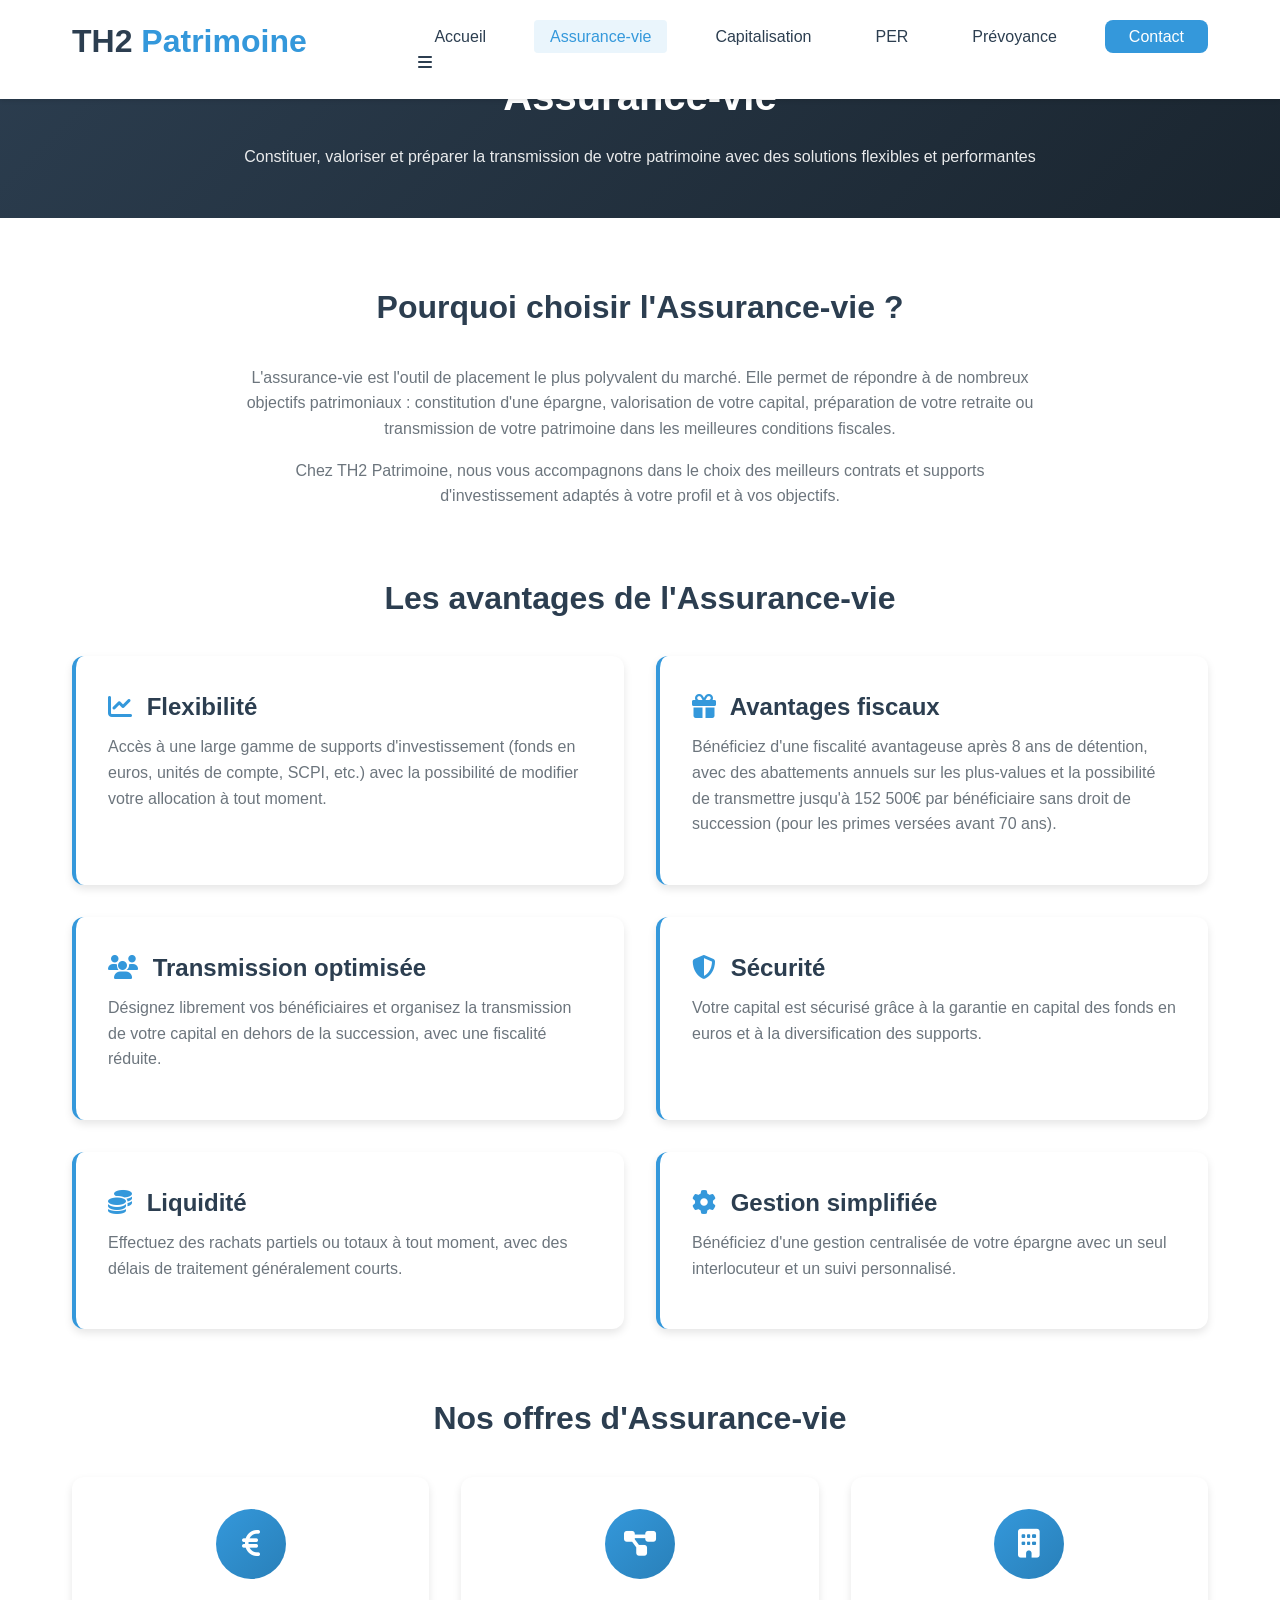
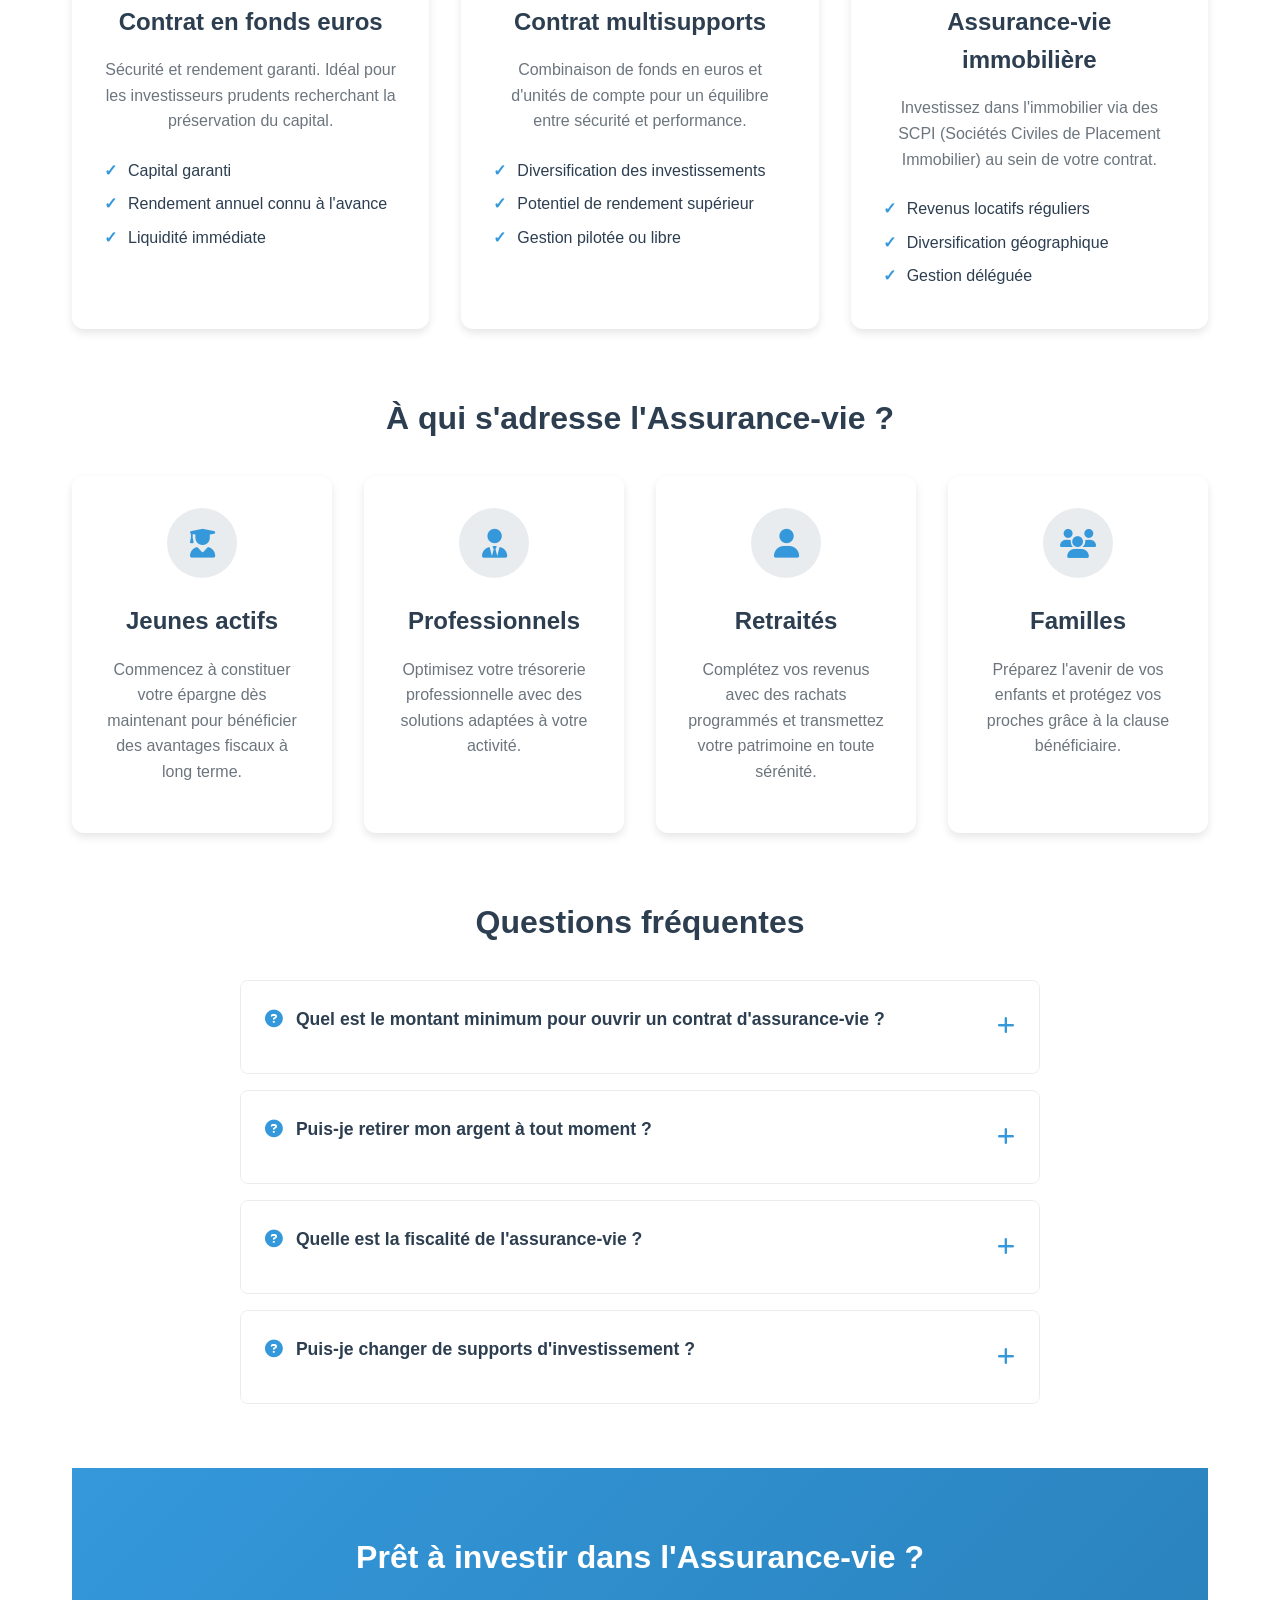
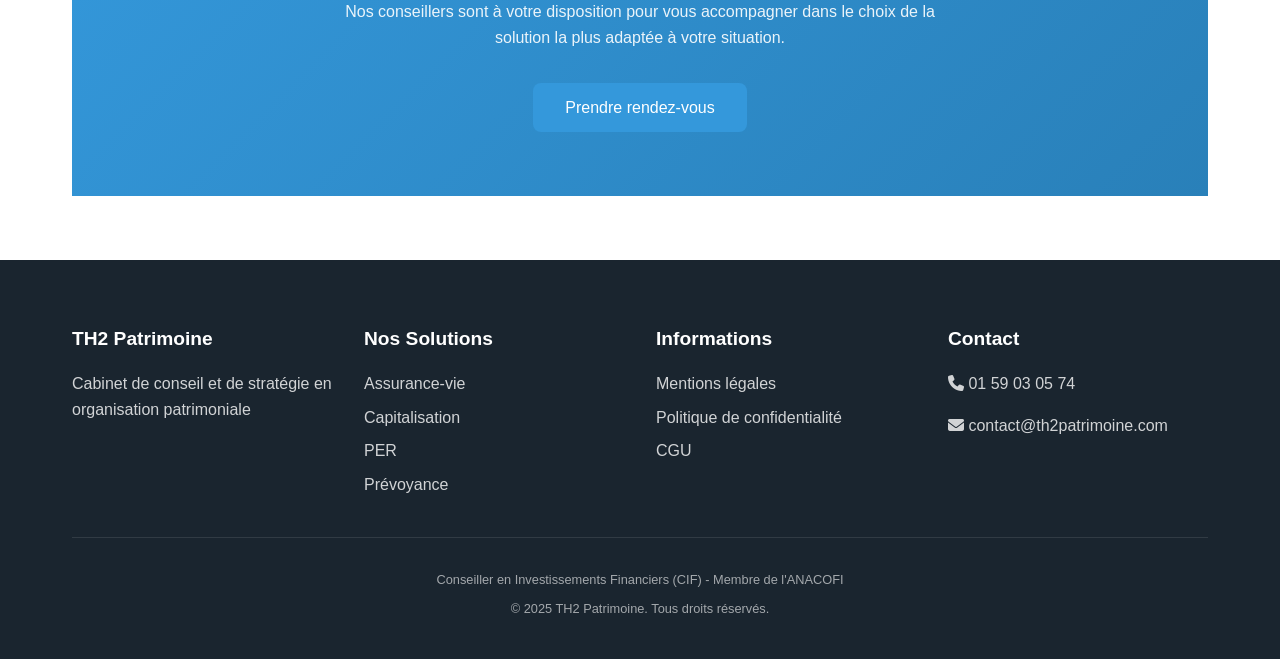
==== pages/assurance-vie.html @ a6aa72aa "feat: Creation du site web TH2 Patrimoine avec 4 onglets produits - Page d'accueil avec presentation" ====
<!DOCTYPE html>
<html lang="fr">
<head>
    <meta charset="UTF-8">
    <meta name="viewport" content="width=device-width, initial-scale=1.0">
    <title>Assurance-vie | TH2 Patrimoine</title>
    <link rel="stylesheet" href="../css/styles.css">
    <link rel="stylesheet" href="https://cdnjs.cloudflare.com/ajax/libs/font-awesome/6.4.0/css/all.min.css">
</head>
<body>
    <!-- Header -->
    <header class="header">
        <div class="container">
            <div class="logo">
                <h1>TH2 <span>Patrimoine</span></h1>
            </div>
            <nav class="main-nav">
                <ul>
                    <li><a href="../index.html">Accueil</a></li>
                    <li><a href="assurance-vie.html" class="active">Assurance-vie</a></li>
                    <li><a href="capitalisation.html">Capitalisation</a></li>
                    <li><a href="per.html">PER</a></li>
                    <li><a href="prevoyance.html">Prévoyance</a></li>
                    <li><a href="../index.html#contact" class="btn-contact">Contact</a></li>
                </ul>
                <div class="mobile-menu-btn">
                    <i class="fas fa-bars"></i>
                </div>
            </nav>
        </div>
    </header>

    <!-- Product Header -->
    <section class="product-header">
        <div class="container">
            <h1>Assurance-vie</h1>
            <p>Constituer, valoriser et préparer la transmission de votre patrimoine avec des solutions flexibles et performantes</p>
        </div>
    </section>

    <!-- Main Content -->
    <main class="product-content">
        <div class="container">
            <!-- Introduction -->
            <section class="product-section">
                <div class="product-intro">
                    <h2>Pourquoi choisir l'Assurance-vie ?</h2>
                    <p>L'assurance-vie est l'outil de placement le plus polyvalent du marché. Elle permet de répondre à de nombreux objectifs patrimoniaux : constitution d'une épargne, valorisation de votre capital, préparation de votre retraite ou transmission de votre patrimoine dans les meilleures conditions fiscales.</p>
                    <p>Chez TH2 Patrimoine, nous vous accompagnons dans le choix des meilleurs contrats et supports d'investissement adaptés à votre profil et à vos objectifs.</p>
                </div>
            </section>

            <!-- Benefits -->
            <section class="product-section">
                <h2>Les avantages de l'Assurance-vie</h2>
                <div class="benefits-grid">
                    <div class="benefit-card">
                        <h3><i class="fas fa-chart-line"></i> Flexibilité</h3>
                        <p>Accès à une large gamme de supports d'investissement (fonds en euros, unités de compte, SCPI, etc.) avec la possibilité de modifier votre allocation à tout moment.</p>
                    </div>
                    <div class="benefit-card">
                        <h3><i class="fas fa-gift"></i> Avantages fiscaux</h3>
                        <p>Bénéficiez d'une fiscalité avantageuse après 8 ans de détention, avec des abattements annuels sur les plus-values et la possibilité de transmettre jusqu'à 152 500€ par bénéficiaire sans droit de succession (pour les primes versées avant 70 ans).</p>
                    </div>
                    <div class="benefit-card">
                        <h3><i class="fas fa-users"></i> Transmission optimisée</h3>
                        <p>Désignez librement vos bénéficiaires et organisez la transmission de votre capital en dehors de la succession, avec une fiscalité réduite.</p>
                    </div>
                    <div class="benefit-card">
                        <h3><i class="fas fa-shield-alt"></i> Sécurité</h3>
                        <p>Votre capital est sécurisé grâce à la garantie en capital des fonds en euros et à la diversification des supports.</p>
                    </div>
                    <div class="benefit-card">
                        <h3><i class="fas fa-coins"></i> Liquidité</h3>
                        <p>Effectuez des rachats partiels ou totaux à tout moment, avec des délais de traitement généralement courts.</p>
                    </div>
                    <div class="benefit-card">
                        <h3><i class="fas fa-cog"></i> Gestion simplifiée</h3>
                        <p>Bénéficiez d'une gestion centralisée de votre épargne avec un seul interlocuteur et un suivi personnalisé.</p>
                    </div>
                </div>
            </section>

            <!-- Our Offers -->
            <section class="product-section">
                <h2>Nos offres d'Assurance-vie</h2>
                <div class="offers-grid">
                    <div class="offer-card">
                        <div class="offer-icon">
                            <i class="fas fa-euro-sign"></i>
                        </div>
                        <h3>Contrat en fonds euros</h3>
                        <p>Sécurité et rendement garanti. Idéal pour les investisseurs prudents recherchant la préservation du capital.</p>
                        <ul>
                            <li>Capital garanti</li>
                            <li>Rendement annuel connu à l'avance</li>
                            <li>Liquidité immédiate</li>
                        </ul>
                    </div>
                    <div class="offer-card">
                        <div class="offer-icon">
                            <i class="fas fa-project-diagram"></i>
                        </div>
                        <h3>Contrat multisupports</h3>
                        <p>Combinaison de fonds en euros et d'unités de compte pour un équilibre entre sécurité et performance.</p>
                        <ul>
                            <li>Diversification des investissements</li>
                            <li>Potentiel de rendement supérieur</li>
                            <li>Gestion pilotée ou libre</li>
                        </ul>
                    </div>
                    <div class="offer-card">
                        <div class="offer-icon">
                            <i class="fas fa-building"></i>
                        </div>
                        <h3>Assurance-vie immobilière</h3>
                        <p>Investissez dans l'immobilier via des SCPI (Sociétés Civiles de Placement Immobilier) au sein de votre contrat.</p>
                        <ul>
                            <li>Revenus locatifs réguliers</li>
                            <li>Diversification géographique</li>
                            <li>Gestion déléguée</li>
                        </ul>
                    </div>
                </div>
            </section>

            <!-- Target Profiles -->
            <section class="product-section">
                <h2>À qui s'adresse l'Assurance-vie ?</h2>
                <div class="profiles-grid">
                    <div class="profile-card">
                        <div class="profile-icon">
                            <i class="fas fa-user-graduate"></i>
                        </div>
                        <h3>Jeunes actifs</h3>
                        <p>Commencez à constituer votre épargne dès maintenant pour bénéficier des avantages fiscaux à long terme.</p>
                    </div>
                    <div class="profile-card">
                        <div class="profile-icon">
                            <i class="fas fa-user-tie"></i>
                        </div>
                        <h3>Professionnels</h3>
                        <p>Optimisez votre trésorerie professionnelle avec des solutions adaptées à votre activité.</p>
                    </div>
                    <div class="profile-card">
                        <div class="profile-icon">
                            <i class="fas fa-user"></i>
                        </div>
                        <h3>Retraités</h3>
                        <p>Complétez vos revenus avec des rachats programmés et transmettez votre patrimoine en toute sérénité.</p>
                    </div>
                    <div class="profile-card">
                        <div class="profile-icon">
                            <i class="fas fa-users"></i>
                        </div>
                        <h3>Familles</h3>
                        <p>Préparez l'avenir de vos enfants et protégez vos proches grâce à la clause bénéficiaire.</p>
                    </div>
                </div>
            </section>

            <!-- FAQ -->
            <section class="product-section">
                <h2>Questions fréquentes</h2>
                <div class="faq-container">
                    <div class="faq-item">
                        <div class="faq-question">
                            <h3><i class="fas fa-question-circle"></i> Quel est le montant minimum pour ouvrir un contrat d'assurance-vie ?</h3>
                            <span class="faq-toggle"><i class="fas fa-plus"></i></span>
                        </div>
                        <div class="faq-answer">
                            <p>Le montant minimum varie selon les contrats, généralement entre 100€ et 1 000€ pour le premier versement. Certains contrats premium peuvent nécessiter un investissement initial plus important.</p>
                        </div>
                    </div>
                    <div class="faq-item">
                        <div class="faq-question">
                            <h3><i class="fas fa-question-circle"></i> Puis-je retirer mon argent à tout moment ?</h3>
                            <span class="faq-toggle"><i class="fas fa-plus"></i></span>
                        </div>
                        <div class="faq-answer">
                            <p>Oui, vous pouvez effectuer des rachats partiels ou totaux à tout moment. Cependant, pour bénéficier des avantages fiscaux optimaux, il est recommandé de conserver votre contrat au moins 8 ans.</p>
                        </div>
                    </div>
                    <div class="faq-item">
                        <div class="faq-question">
                            <h3><i class="fas fa-question-circle"></i> Quelle est la fiscalité de l'assurance-vie ?</h3>
                            <span class="faq-toggle"><i class="fas fa-plus"></i></span>
                        </div>
                        <div class="faq-answer">
                            <p>La fiscalité dépend de la durée de détention : avant 4 ans (35%), entre 4 et 8 ans (15%), après 8 ans (7,5% avec abattement annuel de 4 600€ pour une personne seule, 9 200€ pour un couple).</p>
                        </div>
                    </div>
                    <div class="faq-item">
                        <div class="faq-question">
                            <h3><i class="fas fa-question-circle"></i> Puis-je changer de supports d'investissement ?</h3>
                            <span class="faq-toggle"><i class="fas fa-plus"></i></span>
                        </div>
                        <div class="faq-answer">
                            <p>Oui, vous pouvez effectuer des arbitrages (changement de supports) à tout moment, généralement sans frais. Cela vous permet d'adapter votre portefeuille à l'évolution des marchés et de vos objectifs.</p>
                        </div>
                    </div>
                </div>
            </section>

            <!-- CTA Section -->
            <section class="cta-section">
                <div class="container">
                    <h2>Prêt à investir dans l'Assurance-vie ?</h2>
                    <p>Nos conseillers sont à votre disposition pour vous accompagner dans le choix de la solution la plus adaptée à votre situation.</p>
                    <a href="../index.html#contact" class="btn btn-primary">Prendre rendez-vous</a>
                </div>
            </section>
        </div>
    </main>

    <!-- Footer -->
    <footer class="footer">
        <div class="container">
            <div class="footer-content">
                <div class="footer-section">
                    <h3>TH2 Patrimoine</h3>
                    <p>Cabinet de conseil et de stratégie en organisation patrimoniale</p>
                </div>
                <div class="footer-section">
                    <h3>Nos Solutions</h3>
                    <ul>
                        <li><a href="assurance-vie.html">Assurance-vie</a></li>
                        <li><a href="capitalisation.html">Capitalisation</a></li>
                        <li><a href="per.html">PER</a></li>
                        <li><a href="prevoyance.html">Prévoyance</a></li>
                    </ul>
                </div>
                <div class="footer-section">
                    <h3>Informations</h3>
                    <ul>
                        <li><a href="#">Mentions légales</a></li>
                        <li><a href="#">Politique de confidentialité</a></li>
                        <li><a href="#">CGU</a></li>
                    </ul>
                </div>
                <div class="footer-section">
                    <h3>Contact</h3>
                    <p><i class="fas fa-phone"></i> 01 59 03 05 74</p>
                    <p><i class="fas fa-envelope"></i> contact@th2patrimoine.com</p>
                </div>
            </div>
            <div class="footer-bottom">
                <p>Conseiller en Investissements Financiers (CIF) - Membre de l'ANACOFI</p>
                <p>&copy; 2025 TH2 Patrimoine. Tous droits réservés.</p>
            </div>
        </div>
    </footer>

    <!-- Back to Top -->
    <a href="#" class="back-to-top">
        <i class="fas fa-chevron-up"></i>
    </a>

    <script src="../js/main.js"></script>
    <script>
        // FAQ Toggle
        document.querySelectorAll('.faq-question').forEach(question => {
            question.addEventListener('click', function() {
                const answer = this.nextElementSibling;
                const toggle = this.querySelector('.faq-toggle i');
                
                answer.classList.toggle('active');
                toggle.classList.toggle('fa-plus');
                toggle.classList.toggle('fa-minus');
            });
        });
    </script>
</body>
</html>
---- css/styles.css ----
/* TH2 Patrimoine - Styles CSS */

/* CSS Variables - Color Palette */
:root {
    --primary-color: #2c3e50;
    --primary-dark: #1a252f;
    --primary-light: #34495e;
    --secondary-color: #3498db;
    --secondary-dark: #2980b9;
    --secondary-light: #5dade2;
    --accent-color: #e74c3c;
    --white: #ffffff;
    --light-gray: #f8f9fa;
    --medium-gray: #e9ecef;
    --dark-gray: #6c757d;
    --text-primary: #2c3e50;
    --text-secondary: #6c757d;
    --gradient-primary: linear-gradient(135deg, #2c3e50 0%, #1a252f 100%);
    --gradient-secondary: linear-gradient(135deg, #3498db 0%, #2980b9 100%);
}

* { margin: 0; padding: 0; box-sizing: border-box; }

body {
    font-family: 'Segoe UI', Tahoma, Geneva, Verdana, sans-serif;
    line-height: 1.6;
    color: var(--text-primary);
}

.container { width: 100%; max-width: 1200px; margin: 0 auto; padding: 0 2rem; }

h1, h2, h3 { font-weight: 600; margin-bottom: 1rem; }
h1 { font-size: 2.5rem; }
h2 { font-size: 2rem; }
h3 { font-size: 1.5rem; }
p { margin-bottom: 1rem; color: var(--text-secondary); }
a { text-decoration: none; color: inherit; }

/* Header */
.header {
    background: var(--white);
    box-shadow: 0 2px 4px rgba(0,0,0,0.1);
    position: fixed;
    width: 100%;
    top: 0;
    z-index: 1000;
    padding: 1rem 0;
}
.header .container { display: flex; justify-content: space-between; align-items: center; }
.logo h1 { font-size: 2rem; color: var(--primary-color); font-weight: 700; }
.logo h1 span { color: var(--secondary-color); }

.main-nav ul { display: flex; list-style: none; gap: 2rem; }
.main-nav ul li a { font-weight: 500; padding: 0.5rem 1rem; border-radius: 4px; }
.main-nav ul li a:hover, .main-nav ul li a.active {
    color: var(--secondary-color);
    background: rgba(52, 152, 219, 0.1);
}
.main-nav ul li a.btn-contact {
    background: var(--secondary-color);
    color: var(--white);
    padding: 0.5rem 1.5rem;
    border-radius: 8px;
}

/* Hero */
.hero {
    padding: 120px 0 4rem;
    background: var(--gradient-primary);
    color: var(--white);
}
.hero .container { display: grid; grid-template-columns: 1fr 1fr; gap: 3rem; align-items: center; }
.hero-content h2 { font-size: 2.5rem; margin-bottom: 1.5rem; }
.hero-subtitle { font-size: 1.5rem; margin-bottom: 2rem; opacity: 0.9; }
.hero-buttons { display: flex; gap: 1.5rem; }

/* Buttons */
.btn {
    display: inline-block;
    padding: 0.75rem 2rem;
    border-radius: 8px;
    font-weight: 500;
    transition: all 0.3s ease;
    cursor: pointer;
}
.btn-primary {
    background: var(--secondary-color);
    color: var(--white);
}
.btn-primary:hover { background: var(--secondary-dark); transform: translateY(-2px); }
.btn-secondary {
    background: transparent;
    color: var(--white);
    border: 2px solid var(--white);
}
.btn-card {
    background: var(--secondary-color);
    color: var(--white);
    padding: 0.5rem 1rem;
    border-radius: 4px;
    font-size: 0.9rem;
    margin-top: 0.5rem;
    display: inline-block;
}

/* Sections */
.section-title {
    text-align: center;
    margin-bottom: 3rem;
    color: var(--primary-color);
    position: relative;
    padding-bottom: 0.5rem;
}
.section-title::after {
    content: '';
    position: absolute;
    bottom: 0;
    left: 50%;
    transform: translateX(-50%);
    width: 80px;
    height: 4px;
    background: var(--gradient-secondary);
    border-radius: 4px;
}

/* Solutions */
.solutions { padding: 4rem 0; background: var(--light-gray); }
.solutions-grid { display: grid; grid-template-columns: repeat(4, 1fr); gap: 2rem; }
.solution-card {
    background: var(--white);
    padding: 2rem;
    border-radius: 12px;
    box-shadow: 0 4px 8px rgba(0,0,0,0.1);
    text-align: center;
    transition: all 0.3s ease;
}
.solution-card:hover { transform: translateY(-5px); box-shadow: 0 8px 16px rgba(0,0,0,0.15); }
.card-icon {
    width: 80px;
    height: 80px;
    background: var(--gradient-secondary);
    border-radius: 50%;
    display: flex;
    justify-content: center;
    align-items: center;
    margin: 0 auto 1.5rem;
}
.card-icon i { font-size: 2rem; color: var(--white); }
.solution-card h3 { color: var(--primary-color); margin-bottom: 0.5rem; }
.solution-card p { color: var(--text-secondary); font-size: 0.9rem; }

/* Why Choose Us */
.why-choose-us { padding: 4rem 0; }
.features-grid { display: grid; grid-template-columns: repeat(4, 1fr); gap: 2rem; }
.feature { text-align: center; padding: 1.5rem; }
.feature-icon {
    width: 70px;
    height: 70px;
    background: var(--medium-gray);
    border-radius: 50%;
    display: flex;
    justify-content: center;
    align-items: center;
    margin: 0 auto 1rem;
}
.feature-icon i { font-size: 1.8rem; color: var(--secondary-color); }
.feature h3 { color: var(--primary-color); margin-bottom: 0.5rem; }
.feature p { color: var(--text-secondary); font-size: 0.9rem; }

/* Testimonials */
.testimonials { padding: 4rem 0; background: linear-gradient(135deg, var(--light-gray) 0%, var(--medium-gray) 100%); }
.testimonials-grid { display: grid; grid-template-columns: repeat(3, 1fr); gap: 2rem; margin-bottom: 2rem; }
.testimonial {
    background: var(--white);
    padding: 2rem;
    border-radius: 12px;
    box-shadow: 0 4px 8px rgba(0,0,0,0.1);
}
.rating { color: var(--secondary-color); margin-bottom: 1rem; }
.testimonial p { color: var(--text-primary); font-style: italic; margin-bottom: 1rem; }
.testimonial h4 { color: var(--primary-color); font-size: 1rem; }
.testimonial-stats {
    text-align: center;
    padding: 1.5rem;
    background: var(--primary-color);
    color: var(--white);
    border-radius: 12px;
}
.testimonial-stats h3 { font-size: 2rem; margin-bottom: 0.5rem; }

/* Contact */
.contact { padding: 4rem 0; }
.contact-content { display: grid; grid-template-columns: 1fr 1fr; gap: 3rem; }
.contact-info h3 { color: var(--primary-color); margin-bottom: 0.5rem; }
.contact-details { display: flex; flex-direction: column; gap: 1rem; margin-bottom: 2rem; }
.contact-item { display: flex; align-items: center; gap: 0.5rem; }
.contact-item i { color: var(--secondary-color); font-size: 1.2rem; }
.contact-form {
    background: var(--light-gray);
    padding: 2rem;
    border-radius: 12px;
}
.form-group { margin-bottom: 1.5rem; }
.form-group input, .form-group select, .form-group textarea {
    width: 100%;
    padding: 0.75rem;
    border: 1px solid var(--medium-gray);
    border-radius: 4px;
    font-size: 1rem;
}
.form-group textarea { min-height: 120px; resize: vertical; }
.contact-form button { width: 100%; }

/* Footer */
.footer {
    background: var(--primary-dark);
    color: var(--white);
    padding: 4rem 0 2rem;
}
.footer-content { display: grid; grid-template-columns: repeat(4, 1fr); gap: 2rem; margin-bottom: 2rem; }
.footer-section h3 { margin-bottom: 1rem; font-size: 1.2rem; }
.footer-section p { color: rgba(255,255,255,0.8); margin-bottom: 1rem; }
.footer-section ul { list-style: none; }
.footer-section ul li { margin-bottom: 0.5rem; }
.footer-section ul li a { color: rgba(255,255,255,0.8); }
.footer-section ul li a:hover { color: var(--secondary-color); }
.social-links { display: flex; gap: 0.5rem; }
.social-links a {
    width: 40px;
    height: 40px;
    background: rgba(255,255,255,0.1);
    border-radius: 50%;
    display: flex;
    justify-content: center;
    align-items: center;
    color: var(--white);
    transition: all 0.3s ease;
}
.social-links a:hover { background: var(--secondary-color); }
.newsletter-form { display: flex; gap: 0.5rem; margin-top: 1rem; }
.newsletter-form input {
    flex: 1;
    padding: 0.5rem;
    border: 1px solid rgba(255,255,255,0.2);
    border-radius: 4px;
    background: rgba(255,255,255,0.1);
    color: var(--white);
}
.newsletter-form button {
    background: var(--secondary-color);
    color: var(--white);
    border: none;
    width: 40px;
    border-radius: 4px;
    cursor: pointer;
}
.footer-bottom {
    text-align: center;
    padding-top: 2rem;
    border-top: 1px solid rgba(255,255,255,0.1);
}
.footer-bottom p { color: rgba(255,255,255,0.6); font-size: 0.8rem; margin-bottom: 0.5rem; }

/* Back to Top */
.back-to-top {
    position: fixed;
    bottom: 20px;
    right: 20px;
    width: 50px;
    height: 50px;
    background: var(--secondary-color);
    color: var(--white);
    border-radius: 50%;
    display: flex;
    justify-content: center;
    align-items: center;
    opacity: 0;
    visibility: hidden;
    transition: all 0.3s ease;
    z-index: 100;
}
.back-to-top.visible { opacity: 1; visibility: visible; }
.back-to-top:hover { background: var(--secondary-dark); }

/* Product Pages */
.product-header {
    background: var(--gradient-primary);
    color: var(--white);
    padding: 4rem 0 3rem;
    text-align: center;
}
.product-header h1 { color: var(--white); }
.product-header p { color: rgba(255,255,255,0.9); max-width: 800px; margin: 0 auto; }
.product-content { padding: 4rem 0; }
.product-section { margin-bottom: 4rem; }
.product-section h2 { color: var(--primary-color); text-align: center; margin-bottom: 2rem; }

/* Product Intro */
.product-intro {
    max-width: 800px;
    margin: 0 auto;
    text-align: center;
}
.product-intro p {
    margin-bottom: 1rem;
    color: var(--text-secondary);
}

/* Benefits Grid */
.benefits-grid { display: grid; grid-template-columns: repeat(2, 1fr); gap: 2rem; }
.benefit-card {
    background: var(--white);
    padding: 2rem;
    border-radius: 12px;
    box-shadow: 0 4px 8px rgba(0,0,0,0.1);
    border-left: 4px solid var(--secondary-color);
}
.benefit-card h3 { color: var(--primary-color); margin-bottom: 0.5rem; }
.benefit-card h3 i { margin-right: 0.5rem; color: var(--secondary-color); }

/* Offers Grid */
.offers-grid { display: grid; grid-template-columns: repeat(3, 1fr); gap: 2rem; }
.offer-card {
    background: var(--white);
    padding: 2rem;
    border-radius: 12px;
    box-shadow: 0 4px 8px rgba(0,0,0,0.1);
    text-align: center;
}
.offer-icon {
    width: 70px;
    height: 70px;
    background: var(--gradient-secondary);
    border-radius: 50%;
    display: flex;
    justify-content: center;
    align-items: center;
    margin: 0 auto 1.5rem;
}
.offer-icon i { font-size: 1.8rem; color: var(--white); }
.offer-card h3 { color: var(--primary-color); margin-bottom: 1rem; }
.offer-card p { color: var(--text-secondary); margin-bottom: 1.5rem; }
.offer-card ul { list-style: none; text-align: left; }
.offer-card ul li { margin-bottom: 0.5rem; padding-left: 1.5rem; position: relative; }
.offer-card ul li::before {
    content: '✓';
    position: absolute;
    left: 0;
    color: var(--secondary-color);
    font-weight: bold;
}

/* Comparison Table */
.comparison-table {
    overflow-x: auto;
    margin: 2rem 0;
}
.comparison-table table {
    width: 100%;
    border-collapse: collapse;
    background: var(--white);
    border-radius: 12px;
    box-shadow: 0 4px 8px rgba(0,0,0,0.1);
}
.comparison-table th,
.comparison-table td {
    padding: 1rem;
    text-align: left;
    border-bottom: 1px solid var(--medium-gray);
}
.comparison-table th { background: var(--primary-color); color: var(--white); }
.comparison-table tr:nth-child(even) { background: var(--light-gray); }
.comparison-table .fa-check { color: #28a745; }
.comparison-table .fa-times { color: #dc3545; }

/* Profiles Grid */
.profiles-grid { display: grid; grid-template-columns: repeat(auto-fit, minmax(250px, 1fr)); gap: 2rem; }
.profile-card {
    background: var(--white);
    padding: 2rem;
    border-radius: 12px;
    box-shadow: 0 4px 8px rgba(0,0,0,0.1);
    text-align: center;
}
.profile-icon {
    width: 70px;
    height: 70px;
    background: var(--medium-gray);
    border-radius: 50%;
    display: flex;
    justify-content: center;
    align-items: center;
    margin: 0 auto 1.5rem;
}
.profile-icon i { font-size: 1.8rem; color: var(--secondary-color); }
.profile-card h3 { color: var(--primary-color); margin-bottom: 1rem; }
.profile-card p { color: var(--text-secondary); }

/* Why Provision Grid */
.why-provision-grid { display: grid; grid-template-columns: repeat(auto-fit, minmax(250px, 1fr)); gap: 2rem; }
.why-card {
    background: var(--white);
    padding: 2rem;
    border-radius: 12px;
    box-shadow: 0 4px 8px rgba(0,0,0,0.1);
    text-align: center;
}
.why-icon {
    width: 70px;
    height: 70px;
    background: linear-gradient(135deg, #e74c3c 0%, #c0392b 100%);
    border-radius: 50%;
    display: flex;
    justify-content: center;
    align-items: center;
    margin: 0 auto 1.5rem;
}
.why-icon i { font-size: 1.8rem; color: var(--white); }
.why-card h3 { color: var(--primary-color); margin-bottom: 1rem; }

/* Coverage Types */
.coverage-types { display: grid; grid-template-columns: repeat(auto-fit, minmax(300px, 1fr)); gap: 2rem; }
.coverage-card {
    background: var(--white);
    padding: 2rem;
    border-radius: 12px;
    box-shadow: 0 4px 8px rgba(0,0,0,0.1);
}
.coverage-icon {
    width: 60px;
    height: 60px;
    background: var(--medium-gray);
    border-radius: 50%;
    display: flex;
    justify-content: center;
    align-items: center;
    margin-bottom: 1rem;
}
.coverage-icon i { font-size: 1.5rem; color: var(--secondary-color); }
.coverage-card h3 { color: var(--primary-color); margin-bottom: 0.5rem; }
.coverage-card p { color: var(--text-secondary); margin-bottom: 1rem; }
.coverage-details { background: var(--light-gray); padding: 1rem; border-radius: 8px; }
.coverage-details p { margin-bottom: 0.5rem; color: var(--text-primary); }
.coverage-details strong { color: var(--primary-color); }

/* Use Cases Grid */
.use-cases-grid { display: grid; grid-template-columns: repeat(auto-fit, minmax(250px, 1fr)); gap: 2rem; }
.use-case-card {
    background: var(--white);
    padding: 2rem;
    border-radius: 12px;
    box-shadow: 0 4px 8px rgba(0,0,0,0.1);
    text-align: center;
}
.use-case-icon {
    width: 70px;
    height: 70px;
    background: linear-gradient(135deg, #3498db 0%, #2980b9 100%);
    border-radius: 50%;
    display: flex;
    justify-content: center;
    align-items: center;
    margin: 0 auto 1.5rem;
}
.use-case-icon i { font-size: 1.8rem; color: var(--white); }
.use-case-card h3 { color: var(--primary-color); margin-bottom: 1rem; }

/* Tax Benefits */
.tax-benefits { display: grid; grid-template-columns: repeat(auto-fit, minmax(250px, 1fr)); gap: 2rem; }
.tax-benefit-card {
    background: var(--white);
    padding: 2rem;
    border-radius: 12px;
    box-shadow: 0 4px 8px rgba(0,0,0,0.1);
    text-align: center;
}
.tax-benefit-icon {
    width: 70px;
    height: 70px;
    background: linear-gradient(135deg, #2ecc71 0%, #27ae60 100%);
    border-radius: 50%;
    display: flex;
    justify-content: center;
    align-items: center;
    margin: 0 auto 1.5rem;
}
.tax-benefit-icon i { font-size: 1.8rem; color: var(--white); }
.tax-benefit-card h3 { color: var(--primary-color); margin-bottom: 1rem; }

/* Investment Options */
.investment-options { display: grid; grid-template-columns: repeat(3, 1fr); gap: 2rem; }
.investment-option-card {
    background: var(--white);
    padding: 2rem;
    border-radius: 12px;
    box-shadow: 0 4px 8px rgba(0,0,0,0.1);
    text-align: center;
}
.investment-icon {
    width: 70px;
    height: 70px;
    background: var(--gradient-secondary);
    border-radius: 50%;
    display: flex;
    justify-content: center;
    align-items: center;
    margin: 0 auto 1.5rem;
}
.investment-icon i { font-size: 1.8rem; color: var(--white); }
.investment-option-card h3 { color: var(--primary-color); margin-bottom: 1rem; }
.risk-level { margin-top: 1rem; }
.risk-level span { margin-right: 0.5rem; color: var(--text-secondary); }

/* Withdrawal Options */
.withdrawal-options { display: grid; grid-template-columns: repeat(3, 1fr); gap: 2rem; }
.withdrawal-card {
    background: var(--white);
    padding: 2rem;
    border-radius: 12px;
    box-shadow: 0 4px 8px rgba(0,0,0,0.1);
    text-align: center;
}
.withdrawal-icon {
    width: 70px;
    height: 70px;
    background: linear-gradient(135deg, #9b59b6 0%, #8e44ad 100%);
    border-radius: 50%;
    display: flex;
    justify-content: center;
    align-items: center;
    margin: 0 auto 1.5rem;
}
.withdrawal-icon i { font-size: 1.8rem; color: var(--white); }
.withdrawal-card h3 { color: var(--primary-color); margin-bottom: 1rem; }
.withdrawal-card p { color: var(--text-secondary); margin-bottom: 1.5rem; }
.withdrawal-card ul { list-style: none; text-align: left; }
.withdrawal-card ul li { margin-bottom: 0.5rem; padding-left: 1.5rem; position: relative; }
.withdrawal-card ul li::before {
    content: '✓';
    position: absolute;
    left: 0;
    color: var(--secondary-color);
    font-weight: bold;
}

/* Early Withdrawal */
.early-withdrawal-grid { display: grid; grid-template-columns: repeat(auto-fit, minmax(250px, 1fr)); gap: 2rem; }
.early-withdrawal-card {
    background: var(--white);
    padding: 2rem;
    border-radius: 12px;
    box-shadow: 0 4px 8px rgba(0,0,0,0.1);
    text-align: center;
}
.early-withdrawal-icon {
    width: 70px;
    height: 70px;
    background: linear-gradient(135deg, #f39c12 0%, #d68910 100%);
    border-radius: 50%;
    display: flex;
    justify-content: center;
    align-items: center;
    margin: 0 auto 1.5rem;
}
.early-withdrawal-icon i { font-size: 1.8rem; color: var(--white); }
.early-withdrawal-card h3 { color: var(--primary-color); margin-bottom: 1rem; }

/* PER Types */
.per-types-grid { display: grid; grid-template-columns: repeat(3, 1fr); gap: 2rem; }
.per-type-card {
    background: var(--white);
    padding: 2rem;
    border-radius: 12px;
    box-shadow: 0 4px 8px rgba(0,0,0,0.1);
    text-align: center;
}
.per-type-icon {
    width: 70px;
    height: 70px;
    background: var(--gradient-secondary);
    border-radius: 50%;
    display: flex;
    justify-content: center;
    align-items: center;
    margin: 0 auto 1.5rem;
}
.per-type-icon i { font-size: 1.8rem; color: var(--white); }
.per-type-card h3 { color: var(--primary-color); margin-bottom: 1rem; }
.per-type-card p { color: var(--text-secondary); margin-bottom: 1.5rem; }
.per-type-card ul { list-style: none; text-align: left; }
.per-type-card ul li { margin-bottom: 0.5rem; padding-left: 1.5rem; position: relative; }
.per-type-card ul li::before {
    content: '✓';
    position: absolute;
    left: 0;
    color: var(--secondary-color);
    font-weight: bold;
}

/* FAQ */
.faq-container { max-width: 800px; margin: 0 auto; }
.faq-item { margin-bottom: 1rem; border: 1px solid var(--medium-gray); border-radius: 8px; overflow: hidden; }
.faq-question {
    display: flex;
    justify-content: space-between;
    align-items: center;
    padding: 1.5rem;
    background: var(--white);
    cursor: pointer;
    transition: background 0.3s ease;
}
.faq-question:hover { background: var(--light-gray); }
.faq-question h3 { color: var(--primary-color); font-size: 1.1rem; }
.faq-question h3 i { margin-right: 0.5rem; color: var(--secondary-color); }
.faq-toggle { color: var(--secondary-color); font-size: 1.2rem; }
.faq-answer {
    max-height: 0;
    overflow: hidden;
    transition: max-height 0.3s ease, padding 0.3s ease;
    padding: 0 1.5rem;
    background: rgba(52, 152, 219, 0.05);
}
.faq-answer.active {
    max-height: 500px;
    padding: 1.5rem;
}
.faq-answer p { color: var(--text-secondary); }

/* CTA Section */
.cta-section {
    background: var(--gradient-secondary);
    color: var(--white);
    padding: 4rem 0;
    text-align: center;
}
.cta-section h2 { color: var(--white); margin-bottom: 1rem; }
.cta-section p { color: rgba(255,255,255,0.9); max-width: 600px; margin: 0 auto 2rem; }

/* Tax Benefits Grid */
.tax-benefits-grid { display: grid; grid-template-columns: repeat(auto-fit, minmax(250px, 1fr)); gap: 2rem; }

/* Responsive */
@media (max-width: 1024px) {
    .hero .container { grid-template-columns: 1fr; text-align: center; }
    .hero-content { order: 2; }
    .hero-image { order: 1; margin-bottom: 2rem; }
    .contact-content { grid-template-columns: 1fr; }
    .solutions-grid, .features-grid { grid-template-columns: repeat(2, 1fr); }
    .testimonials-grid { grid-template-columns: 1fr; }
}

@media (max-width: 768px) {
    .main-nav ul { display: none; }
    .mobile-menu-btn { display: block; }
    .solutions-grid, .features-grid, .benefits-grid { grid-template-columns: 1fr; }
    .footer-content { grid-template-columns: repeat(2, 1fr); }
    .hero-buttons { flex-direction: column; align-items: center; }
    .btn { width: 100%; max-width: 300px; }
}

@media (max-width: 480px) {
    .container { padding: 0 1rem; }
    h1 { font-size: 2rem; }
    h2 { font-size: 1.5rem; }
    .footer-content { grid-template-columns: 1fr; text-align: center; }
    .social-links { justify-content: center; }
    .newsletter-form { flex-direction: column; }
}
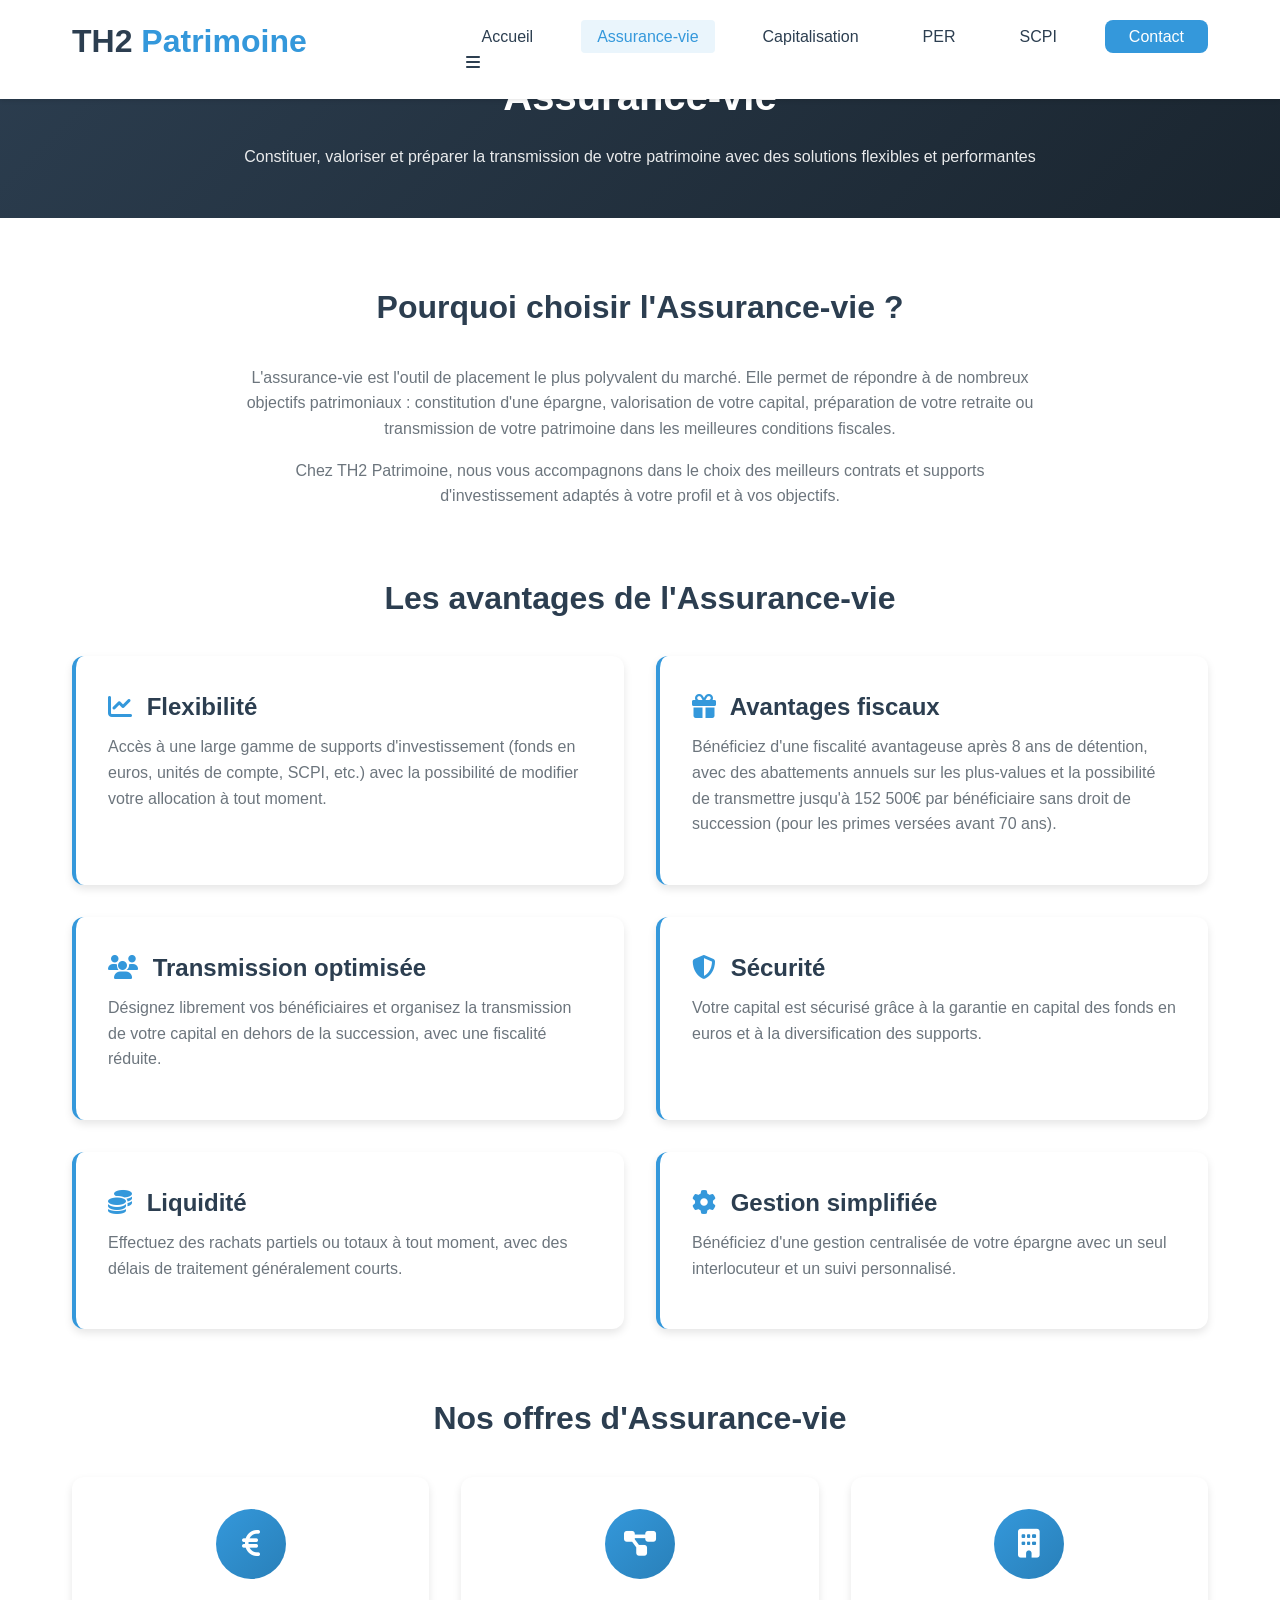
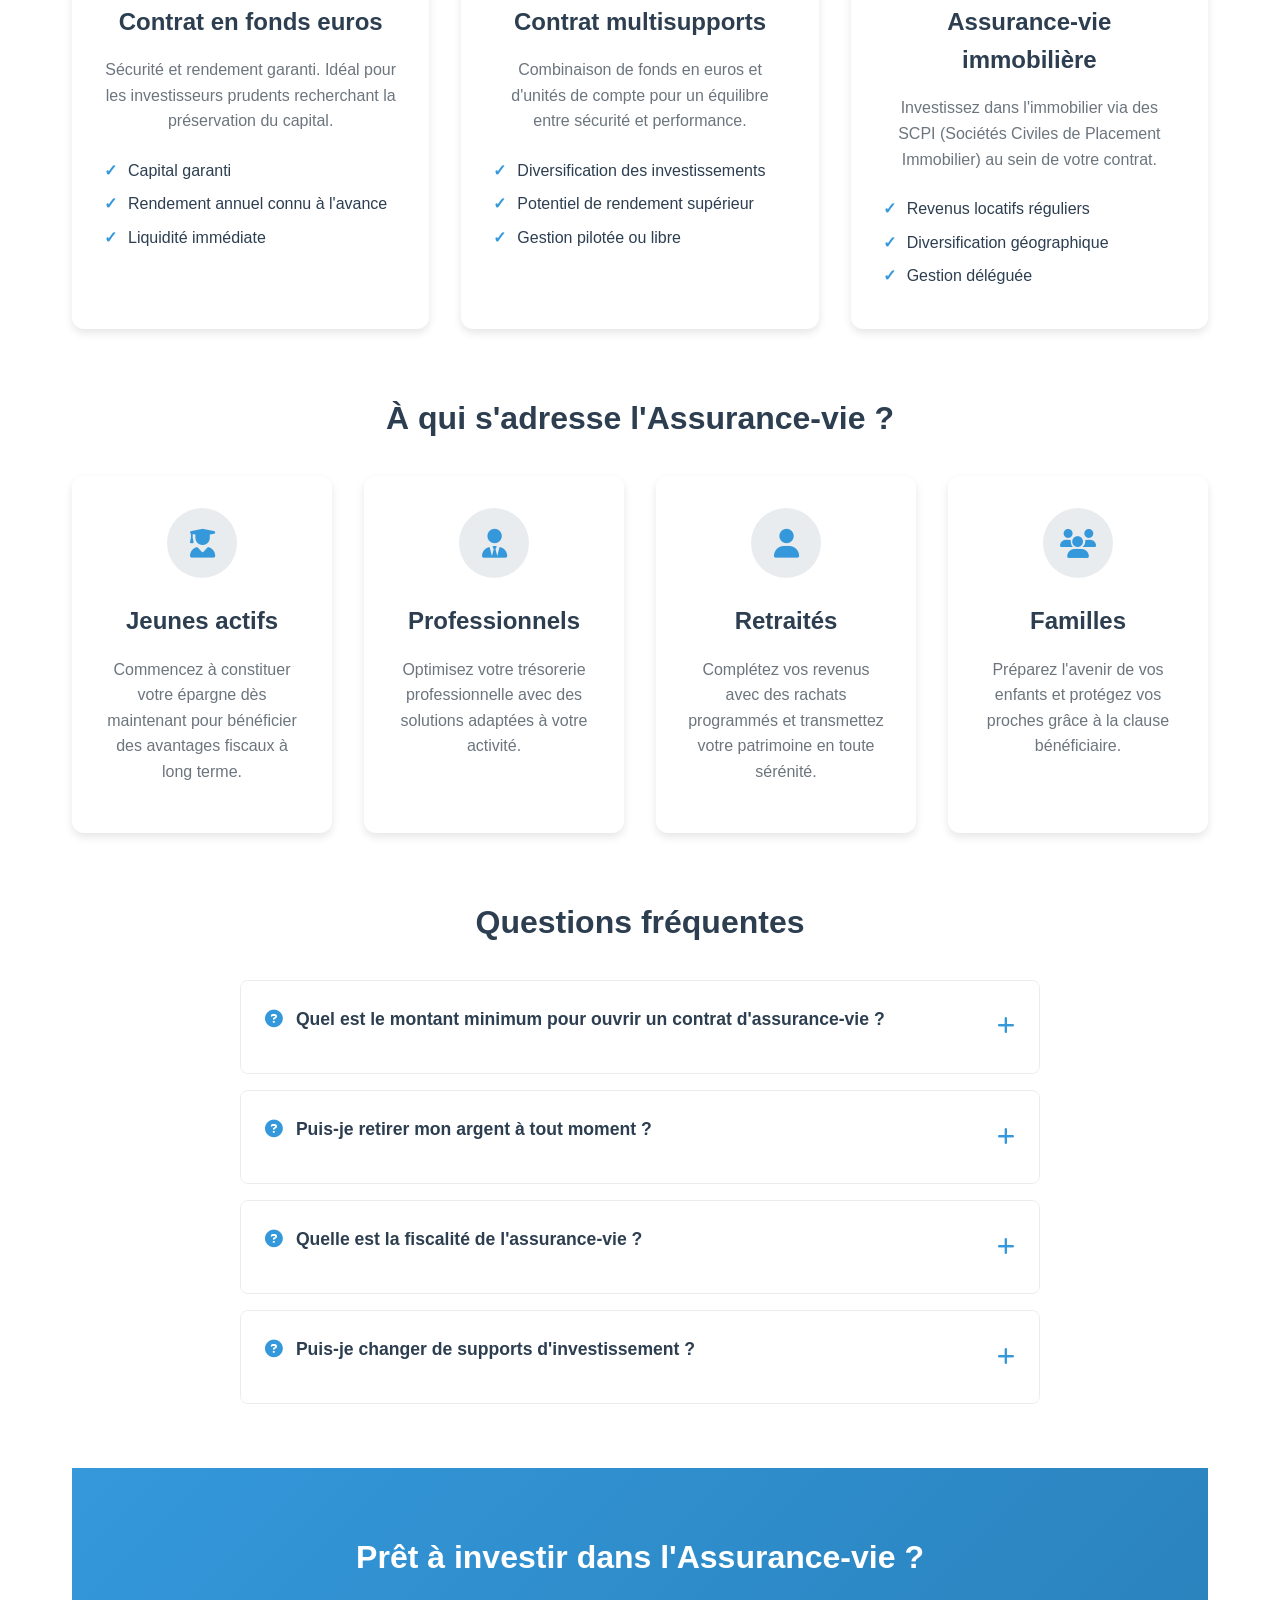
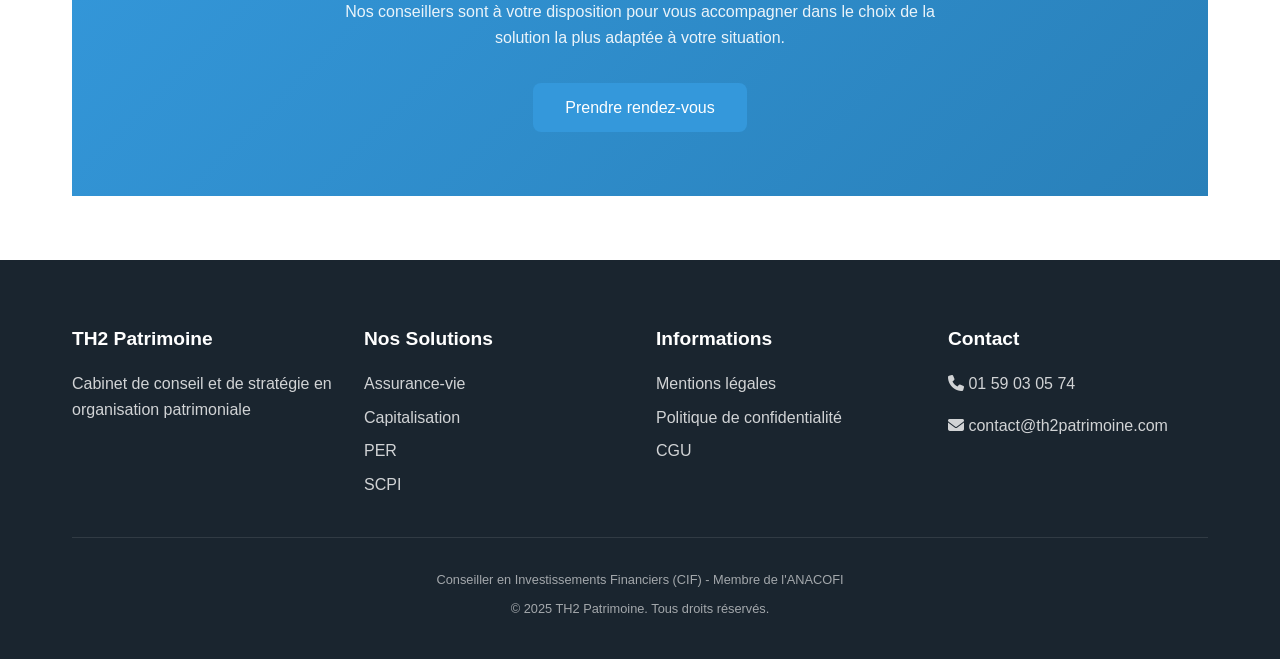
==== commit 2610f905: "feat: Remplacement de l'onglet Prevoyance par SCPI - Creation de la page SCPI complete avec :   - Pr" ====
--- a/pages/assurance-vie.html
+++ b/pages/assurance-vie.html
@@ -20,7 +20,7 @@
                     <li><a href="assurance-vie.html" class="active">Assurance-vie</a></li>
                     <li><a href="capitalisation.html">Capitalisation</a></li>
                     <li><a href="per.html">PER</a></li>
-                    <li><a href="prevoyance.html">Prévoyance</a></li>
+                    <li><a href="scpi.html">SCPI</a></li>
                     <li><a href="../index.html#contact" class="btn-contact">Contact</a></li>
                 </ul>
                 <div class="mobile-menu-btn">
@@ -227,7 +227,7 @@
                         <li><a href="assurance-vie.html">Assurance-vie</a></li>
                         <li><a href="capitalisation.html">Capitalisation</a></li>
                         <li><a href="per.html">PER</a></li>
-                        <li><a href="prevoyance.html">Prévoyance</a></li>
+                        <li><a href="scpi.html">SCPI</a></li>
                     </ul>
                 </div>
                 <div class="footer-section">
--- a/css/styles.css
+++ b/css/styles.css
@@ -639,6 +639,161 @@
 /* Tax Benefits Grid */
 .tax-benefits-grid { display: grid; grid-template-columns: repeat(auto-fit, minmax(250px, 1fr)); gap: 2rem; }
 
+/* SCPI Specific Styles */
+.why-scpi-grid { display: grid; grid-template-columns: repeat(auto-fit, minmax(280px, 1fr)); gap: 2rem; }
+.why-scpi-card {
+    background: var(--white);
+    padding: 2rem;
+    border-radius: 12px;
+    box-shadow: 0 4px 8px rgba(0,0,0,0.1);
+    text-align: center;
+}
+.why-scpi-icon {
+    width: 70px;
+    height: 70px;
+    background: linear-gradient(135deg, #f39c12 0%, #d68910 100%);
+    border-radius: 50%;
+    display: flex;
+    justify-content: center;
+    align-items: center;
+    margin: 0 auto 1.5rem;
+}
+.why-scpi-icon i { font-size: 1.8rem; color: var(--white); }
+.why-scpi-card h3 { color: var(--primary-color); margin-bottom: 1rem; }
+
+/* SCPI Types */
+.scpi-types-grid { display: grid; grid-template-columns: repeat(auto-fit, minmax(300px, 1fr)); gap: 2rem; }
+.scpi-type-card {
+    background: var(--white);
+    padding: 2rem;
+    border-radius: 12px;
+    box-shadow: 0 4px 8px rgba(0,0,0,0.1);
+}
+.scpi-type-icon {
+    width: 70px;
+    height: 70px;
+    background: var(--gradient-secondary);
+    border-radius: 50%;
+    display: flex;
+    justify-content: center;
+    align-items: center;
+    margin: 0 auto 1.5rem;
+}
+.scpi-type-icon i { font-size: 1.8rem; color: var(--white); }
+.scpi-type-card h3 { color: var(--primary-color); margin-bottom: 1rem; }
+.scpi-type-card p { color: var(--text-secondary); margin-bottom: 1.5rem; }
+.scpi-type-features {
+    background: var(--light-gray);
+    padding: 1rem;
+    border-radius: 8px;
+    margin-top: 1rem;
+}
+.scpi-type-features p {
+    margin-bottom: 0.5rem;
+    color: var(--text-primary);
+}
+.scpi-type-features strong { color: var(--primary-color); }
+
+/* Investment Modes */
+.investment-modes-grid { display: grid; grid-template-columns: repeat(auto-fit, minmax(280px, 1fr)); gap: 2rem; }
+.investment-mode-card {
+    background: var(--white);
+    padding: 2rem;
+    border-radius: 12px;
+    box-shadow: 0 4px 8px rgba(0,0,0,0.1);
+    text-align: center;
+}
+.investment-mode-icon {
+    width: 70px;
+    height: 70px;
+    background: linear-gradient(135deg, #9b59b6 0%, #8e44ad 100%);
+    border-radius: 50%;
+    display: flex;
+    justify-content: center;
+    align-items: center;
+    margin: 0 auto 1.5rem;
+}
+.investment-mode-icon i { font-size: 1.8rem; color: var(--white); }
+.investment-mode-card h3 { color: var(--primary-color); margin-bottom: 1rem; }
+.investment-mode-card p { color: var(--text-secondary); margin-bottom: 1.5rem; }
+.investment-mode-card ul { list-style: none; text-align: left; }
+.investment-mode-card ul li { margin-bottom: 0.5rem; padding-left: 1.5rem; position: relative; }
+.investment-mode-card ul li::before {
+    content: '✓';
+    position: absolute;
+    left: 0;
+    color: var(--secondary-color);
+    font-weight: bold;
+}
+
+/* SCPI Selection */
+.selection-intro {
+    max-width: 800px;
+    margin: 0 auto 2rem;
+    text-align: center;
+    color: var(--text-secondary);
+}
+.scpi-selection-grid { display: grid; grid-template-columns: repeat(auto-fit, minmax(280px, 1fr)); gap: 2rem; }
+.scpi-card {
+    background: var(--white);
+    padding: 2rem;
+    border-radius: 12px;
+    box-shadow: 0 4px 8px rgba(0,0,0,0.1);
+    text-align: center;
+    transition: all 0.3s ease;
+}
+.scpi-card:hover {
+    transform: translateY(-5px);
+    box-shadow: 0 8px 16px rgba(0,0,0,0.15);
+}
+.scpi-logo {
+    display: flex;
+    align-items: center;
+    justify-content: center;
+    gap: 1rem;
+    margin-bottom: 1.5rem;
+}
+.scpi-logo i {
+    font-size: 2rem;
+    color: var(--secondary-color);
+}
+.scpi-logo h4 {
+    color: var(--primary-color);
+    font-size: 1.3rem;
+}
+.scpi-info {
+    background: var(--light-gray);
+    padding: 1.5rem;
+    border-radius: 8px;
+    margin-bottom: 1.5rem;
+}
+.scpi-info p {
+    margin-bottom: 0.5rem;
+    color: var(--text-primary);
+}
+.scpi-info strong { color: var(--primary-color); }
+.selection-note {
+    text-align: center;
+    font-size: 0.9rem;
+    color: var(--text-secondary);
+    font-style: italic;
+    margin-top: 2rem;
+}
+
+/* Tax Details */
+.tax-details {
+    background: var(--light-gray);
+    padding: 1rem;
+    border-radius: 8px;
+    margin-top: 1rem;
+}
+.tax-details p {
+    margin-bottom: 0.5rem;
+    color: var(--text-primary);
+    font-size: 0.9rem;
+}
+.tax-details strong { color: var(--primary-color); }
+
 /* Responsive */
 @media (max-width: 1024px) {
     .hero .container { grid-template-columns: 1fr; text-align: center; }
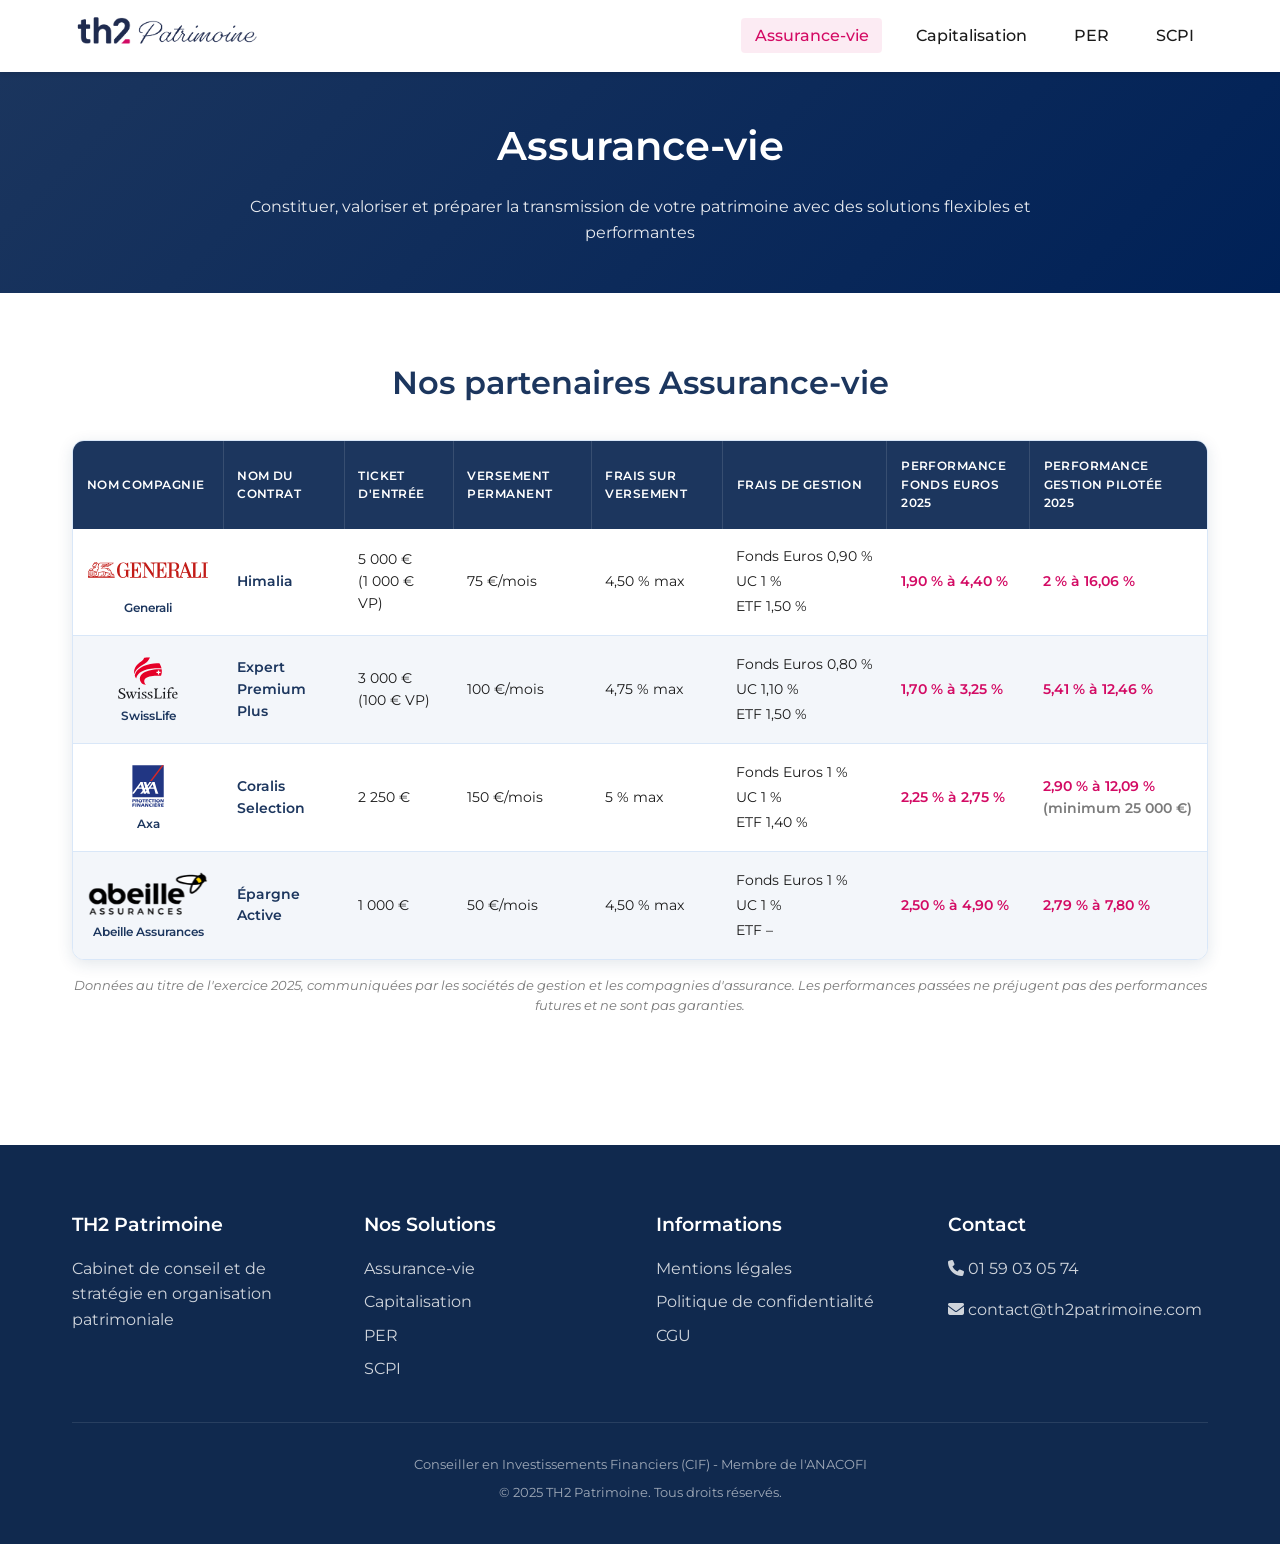
==== commit 182c9425: "Update website color scheme and homepage tabs, integrate tables and partner logos (6a7736f0bb09f71d0" ====
--- a/pages/assurance-vie.html
+++ b/pages/assurance-vie.html
@@ -6,22 +6,23 @@
     <title>Assurance-vie | TH2 Patrimoine</title>
     <link rel="stylesheet" href="../css/styles.css">
     <link rel="stylesheet" href="https://cdnjs.cloudflare.com/ajax/libs/font-awesome/6.4.0/css/all.min.css">
+    <link rel="preconnect" href="https://fonts.googleapis.com">
+    <link rel="preconnect" href="https://fonts.gstatic.com" crossorigin>
+    <link rel="stylesheet" href="https://fonts.googleapis.com/css2?family=Montserrat:wght@400;500;600;700;800&display=swap">
 </head>
 <body>
     <!-- Header -->
     <header class="header">
         <div class="container">
             <div class="logo">
-                <h1>TH2 <span>Patrimoine</span></h1>
+                <a href="../index.html"><img src="../assets/logo-th2-patrimoine.png" alt="TH2 Patrimoine" width="228" height="48"></a>
             </div>
             <nav class="main-nav">
                 <ul>
-                    <li><a href="../index.html">Accueil</a></li>
                     <li><a href="assurance-vie.html" class="active">Assurance-vie</a></li>
                     <li><a href="capitalisation.html">Capitalisation</a></li>
                     <li><a href="per.html">PER</a></li>
                     <li><a href="scpi.html">SCPI</a></li>
-                    <li><a href="../index.html#contact" class="btn-contact">Contact</a></li>
                 </ul>
                 <div class="mobile-menu-btn">
                     <i class="fas fa-bars"></i>
@@ -41,174 +42,71 @@
     <!-- Main Content -->
     <main class="product-content">
         <div class="container">
-            <!-- Introduction -->
-            <section class="product-section">
-                <div class="product-intro">
-                    <h2>Pourquoi choisir l'Assurance-vie ?</h2>
-                    <p>L'assurance-vie est l'outil de placement le plus polyvalent du marché. Elle permet de répondre à de nombreux objectifs patrimoniaux : constitution d'une épargne, valorisation de votre capital, préparation de votre retraite ou transmission de votre patrimoine dans les meilleures conditions fiscales.</p>
-                    <p>Chez TH2 Patrimoine, nous vous accompagnons dans le choix des meilleurs contrats et supports d'investissement adaptés à votre profil et à vos objectifs.</p>
+            <!-- Produits distribués -->
+            <section class="product-section partners-section" id="produits-distribues">
+                <h2>Nos partenaires Assurance-vie</h2>
+                <div class="partners-table">
+                    <table>
+                        <thead>
+                            <tr>
+                        <th class="col-partner">Nom compagnie</th>
+                        <th>Nom du contrat</th>
+                        <th>Ticket d'entrée</th>
+                        <th>Versement permanent</th>
+                        <th>Frais sur versement</th>
+                        <th>Frais de gestion</th>
+                        <th>Performance
+fonds euros 2025</th>
+                        <th>Performance
+gestion pilotée 2025</th>
+                            </tr>
+                        </thead>
+                        <tbody>
+                    <tr>
+                        <td class="col-partner"><div class="partner-brand"><img src="../assets/logos/generali.svg" alt="Logo Generali" loading="lazy" width="120" height="44"><span class="partner-name">Generali</span></div></td>
+                        <td class="contract-name">Himalia</td>
+                        <td>5 000 €<br>(1 000 € VP)</td>
+                        <td class="nowrap">75 €/mois</td>
+                        <td class="nowrap">4,50&nbsp;% max</td>
+                        <td><ul class="fee-list"><li>Fonds Euros 0,90 %</li><li>UC 1 %</li><li>ETF 1,50 %</li></ul></td>
+                        <td class="perf">1,90 % à 4,40 %</td>
+                        <td class="perf">2 % à 16,06 %</td>
+                    </tr>
+                    <tr>
+                        <td class="col-partner"><div class="partner-brand"><img src="../assets/logos/swisslife.svg" alt="Logo SwissLife" loading="lazy" width="120" height="44"><span class="partner-name">SwissLife</span></div></td>
+                        <td class="contract-name">Expert Premium Plus</td>
+                        <td>3 000 €<br>(100 € VP)</td>
+                        <td class="nowrap">100 €/mois</td>
+                        <td class="nowrap">4,75&nbsp;% max</td>
+                        <td><ul class="fee-list"><li>Fonds Euros 0,80 %</li><li>UC 1,10 %</li><li>ETF 1,50 %</li></ul></td>
+                        <td class="perf">1,70 % à 3,25 %</td>
+                        <td class="perf">5,41 % à 12,46 %</td>
+                    </tr>
+                    <tr>
+                        <td class="col-partner"><div class="partner-brand"><img src="../assets/logos/axa.svg" alt="Logo Axa" loading="lazy" width="120" height="44"><span class="partner-name">Axa</span></div></td>
+                        <td class="contract-name">Coralis Selection</td>
+                        <td>2 250 €</td>
+                        <td class="nowrap">150 €/mois</td>
+                        <td class="nowrap">5&nbsp;% max</td>
+                        <td><ul class="fee-list"><li>Fonds Euros 1 %</li><li>UC 1 %</li><li>ETF 1,40 %</li></ul></td>
+                        <td class="perf">2,25 % à 2,75 %</td>
+                        <td class="perf">2,90 % à 12,09 %<br><span class="muted">(minimum 25 000 €)</span></td>
+                    </tr>
+                    <tr>
+                        <td class="col-partner"><div class="partner-brand"><img src="../assets/logos/abeille-assurances.png" alt="Logo Abeille Assurances" loading="lazy" width="120" height="44"><span class="partner-name">Abeille Assurances</span></div></td>
+                        <td class="contract-name">Épargne Active</td>
+                        <td>1 000 €</td>
+                        <td class="nowrap">50 €/mois</td>
+                        <td class="nowrap">4,50&nbsp;% max</td>
+                        <td><ul class="fee-list"><li>Fonds Euros 1 %</li><li>UC 1 %</li><li>ETF –</li></ul></td>
+                        <td class="perf">2,50 % à 4,90 %</td>
+                        <td class="perf">2,79 % à 7,80 %</td>
+                    </tr>
+                        </tbody>
+                    </table>
                 </div>
-            </section>
-
-            <!-- Benefits -->
-            <section class="product-section">
-                <h2>Les avantages de l'Assurance-vie</h2>
-                <div class="benefits-grid">
-                    <div class="benefit-card">
-                        <h3><i class="fas fa-chart-line"></i> Flexibilité</h3>
-                        <p>Accès à une large gamme de supports d'investissement (fonds en euros, unités de compte, SCPI, etc.) avec la possibilité de modifier votre allocation à tout moment.</p>
-                    </div>
-                    <div class="benefit-card">
-                        <h3><i class="fas fa-gift"></i> Avantages fiscaux</h3>
-                        <p>Bénéficiez d'une fiscalité avantageuse après 8 ans de détention, avec des abattements annuels sur les plus-values et la possibilité de transmettre jusqu'à 152 500€ par bénéficiaire sans droit de succession (pour les primes versées avant 70 ans).</p>
-                    </div>
-                    <div class="benefit-card">
-                        <h3><i class="fas fa-users"></i> Transmission optimisée</h3>
-                        <p>Désignez librement vos bénéficiaires et organisez la transmission de votre capital en dehors de la succession, avec une fiscalité réduite.</p>
-                    </div>
-                    <div class="benefit-card">
-                        <h3><i class="fas fa-shield-alt"></i> Sécurité</h3>
-                        <p>Votre capital est sécurisé grâce à la garantie en capital des fonds en euros et à la diversification des supports.</p>
-                    </div>
-                    <div class="benefit-card">
-                        <h3><i class="fas fa-coins"></i> Liquidité</h3>
-                        <p>Effectuez des rachats partiels ou totaux à tout moment, avec des délais de traitement généralement courts.</p>
-                    </div>
-                    <div class="benefit-card">
-                        <h3><i class="fas fa-cog"></i> Gestion simplifiée</h3>
-                        <p>Bénéficiez d'une gestion centralisée de votre épargne avec un seul interlocuteur et un suivi personnalisé.</p>
-                    </div>
-                </div>
-            </section>
-
-            <!-- Our Offers -->
-            <section class="product-section">
-                <h2>Nos offres d'Assurance-vie</h2>
-                <div class="offers-grid">
-                    <div class="offer-card">
-                        <div class="offer-icon">
-                            <i class="fas fa-euro-sign"></i>
-                        </div>
-                        <h3>Contrat en fonds euros</h3>
-                        <p>Sécurité et rendement garanti. Idéal pour les investisseurs prudents recherchant la préservation du capital.</p>
-                        <ul>
-                            <li>Capital garanti</li>
-                            <li>Rendement annuel connu à l'avance</li>
-                            <li>Liquidité immédiate</li>
-                        </ul>
-                    </div>
-                    <div class="offer-card">
-                        <div class="offer-icon">
-                            <i class="fas fa-project-diagram"></i>
-                        </div>
-                        <h3>Contrat multisupports</h3>
-                        <p>Combinaison de fonds en euros et d'unités de compte pour un équilibre entre sécurité et performance.</p>
-                        <ul>
-                            <li>Diversification des investissements</li>
-                            <li>Potentiel de rendement supérieur</li>
-                            <li>Gestion pilotée ou libre</li>
-                        </ul>
-                    </div>
-                    <div class="offer-card">
-                        <div class="offer-icon">
-                            <i class="fas fa-building"></i>
-                        </div>
-                        <h3>Assurance-vie immobilière</h3>
-                        <p>Investissez dans l'immobilier via des SCPI (Sociétés Civiles de Placement Immobilier) au sein de votre contrat.</p>
-                        <ul>
-                            <li>Revenus locatifs réguliers</li>
-                            <li>Diversification géographique</li>
-                            <li>Gestion déléguée</li>
-                        </ul>
-                    </div>
-                </div>
-            </section>
-
-            <!-- Target Profiles -->
-            <section class="product-section">
-                <h2>À qui s'adresse l'Assurance-vie ?</h2>
-                <div class="profiles-grid">
-                    <div class="profile-card">
-                        <div class="profile-icon">
-                            <i class="fas fa-user-graduate"></i>
-                        </div>
-                        <h3>Jeunes actifs</h3>
-                        <p>Commencez à constituer votre épargne dès maintenant pour bénéficier des avantages fiscaux à long terme.</p>
-                    </div>
-                    <div class="profile-card">
-                        <div class="profile-icon">
-                            <i class="fas fa-user-tie"></i>
-                        </div>
-                        <h3>Professionnels</h3>
-                        <p>Optimisez votre trésorerie professionnelle avec des solutions adaptées à votre activité.</p>
-                    </div>
-                    <div class="profile-card">
-                        <div class="profile-icon">
-                            <i class="fas fa-user"></i>
-                        </div>
-                        <h3>Retraités</h3>
-                        <p>Complétez vos revenus avec des rachats programmés et transmettez votre patrimoine en toute sérénité.</p>
-                    </div>
-                    <div class="profile-card">
-                        <div class="profile-icon">
-                            <i class="fas fa-users"></i>
-                        </div>
-                        <h3>Familles</h3>
-                        <p>Préparez l'avenir de vos enfants et protégez vos proches grâce à la clause bénéficiaire.</p>
-                    </div>
-                </div>
-            </section>
-
-            <!-- FAQ -->
-            <section class="product-section">
-                <h2>Questions fréquentes</h2>
-                <div class="faq-container">
-                    <div class="faq-item">
-                        <div class="faq-question">
-                            <h3><i class="fas fa-question-circle"></i> Quel est le montant minimum pour ouvrir un contrat d'assurance-vie ?</h3>
-                            <span class="faq-toggle"><i class="fas fa-plus"></i></span>
-                        </div>
-                        <div class="faq-answer">
-                            <p>Le montant minimum varie selon les contrats, généralement entre 100€ et 1 000€ pour le premier versement. Certains contrats premium peuvent nécessiter un investissement initial plus important.</p>
-                        </div>
-                    </div>
-                    <div class="faq-item">
-                        <div class="faq-question">
-                            <h3><i class="fas fa-question-circle"></i> Puis-je retirer mon argent à tout moment ?</h3>
-                            <span class="faq-toggle"><i class="fas fa-plus"></i></span>
-                        </div>
-                        <div class="faq-answer">
-                            <p>Oui, vous pouvez effectuer des rachats partiels ou totaux à tout moment. Cependant, pour bénéficier des avantages fiscaux optimaux, il est recommandé de conserver votre contrat au moins 8 ans.</p>
-                        </div>
-                    </div>
-                    <div class="faq-item">
-                        <div class="faq-question">
-                            <h3><i class="fas fa-question-circle"></i> Quelle est la fiscalité de l'assurance-vie ?</h3>
-                            <span class="faq-toggle"><i class="fas fa-plus"></i></span>
-                        </div>
-                        <div class="faq-answer">
-                            <p>La fiscalité dépend de la durée de détention : avant 4 ans (35%), entre 4 et 8 ans (15%), après 8 ans (7,5% avec abattement annuel de 4 600€ pour une personne seule, 9 200€ pour un couple).</p>
-                        </div>
-                    </div>
-                    <div class="faq-item">
-                        <div class="faq-question">
-                            <h3><i class="fas fa-question-circle"></i> Puis-je changer de supports d'investissement ?</h3>
-                            <span class="faq-toggle"><i class="fas fa-plus"></i></span>
-                        </div>
-                        <div class="faq-answer">
-                            <p>Oui, vous pouvez effectuer des arbitrages (changement de supports) à tout moment, généralement sans frais. Cela vous permet d'adapter votre portefeuille à l'évolution des marchés et de vos objectifs.</p>
-                        </div>
-                    </div>
-                </div>
-            </section>
-
-            <!-- CTA Section -->
-            <section class="cta-section">
-                <div class="container">
-                    <h2>Prêt à investir dans l'Assurance-vie ?</h2>
-                    <p>Nos conseillers sont à votre disposition pour vous accompagner dans le choix de la solution la plus adaptée à votre situation.</p>
-                    <a href="../index.html#contact" class="btn btn-primary">Prendre rendez-vous</a>
-                </div>
+                <p class="table-hint">Faites glisser le tableau horizontalement pour afficher toutes les colonnes.</p>
+                <p class="partners-note">Données au titre de l'exercice 2025, communiquées par les sociétés de gestion et les compagnies d'assurance. Les performances passées ne préjugent pas des performances futures et ne sont pas garanties.</p>
             </section>
         </div>
     </main>
@@ -257,18 +155,5 @@
     </a>
 
     <script src="../js/main.js"></script>
-    <script>
-        // FAQ Toggle
-        document.querySelectorAll('.faq-question').forEach(question => {
-            question.addEventListener('click', function() {
-                const answer = this.nextElementSibling;
-                const toggle = this.querySelector('.faq-toggle i');
-                
-                answer.classList.toggle('active');
-                toggle.classList.toggle('fa-plus');
-                toggle.classList.toggle('fa-minus');
-            });
-        });
-    </script>
 </body>
 </html>
--- a/css/styles.css
+++ b/css/styles.css
@@ -1,28 +1,34 @@
 /* TH2 Patrimoine - Styles CSS */
 
-/* CSS Variables - Color Palette */
+/* CSS Variables - Charte graphique th2patrimoine.com */
 :root {
-    --primary-color: #2c3e50;
-    --primary-dark: #1a252f;
-    --primary-light: #34495e;
-    --secondary-color: #3498db;
-    --secondary-dark: #2980b9;
-    --secondary-light: #5dade2;
-    --accent-color: #e74c3c;
+    /* Bleu nuit de marque */
+    --primary-color: #1C365E;
+    --primary-dark: #10294E;
+    --primary-light: #19365F;
+    --primary-deep: #002157;
+    /* Magenta de marque (couleur d'accentuation du site) */
+    --secondary-color: #D30B64;
+    --secondary-dark: #A80850;
+    --secondary-light: #EB5D98;
+    --accent-color: #EB5D98;
     --white: #ffffff;
-    --light-gray: #f8f9fa;
-    --medium-gray: #e9ecef;
-    --dark-gray: #6c757d;
-    --text-primary: #2c3e50;
-    --text-secondary: #6c757d;
-    --gradient-primary: linear-gradient(135deg, #2c3e50 0%, #1a252f 100%);
-    --gradient-secondary: linear-gradient(135deg, #3498db 0%, #2980b9 100%);
+    --light-gray: #F3F6FA;
+    --medium-gray: #D9E7F8;
+    --pale-blue: #E8F1FF;
+    --dark-gray: #7A7A7A;
+    --text-primary: #1B1B1B;
+    --text-secondary: #7A7A7A;
+    --gradient-primary: linear-gradient(135deg, #1C365E 0%, #002157 100%);
+    --gradient-secondary: linear-gradient(135deg, #D30B64 0%, #EB5D98 100%);
+    /* Hauteur réelle de l'en-tête fixe : 0,75rem + 41,6px (liens du menu) + 0,75rem */
+    --header-height: 66px;
 }
 
 * { margin: 0; padding: 0; box-sizing: border-box; }
 
 body {
-    font-family: 'Segoe UI', Tahoma, Geneva, Verdana, sans-serif;
+    font-family: 'Montserrat', 'Segoe UI', Tahoma, Geneva, Verdana, sans-serif;
     line-height: 1.6;
     color: var(--text-primary);
 }
@@ -44,17 +50,18 @@
     width: 100%;
     top: 0;
     z-index: 1000;
-    padding: 1rem 0;
+    padding: 0.75rem 0;
 }
 .header .container { display: flex; justify-content: space-between; align-items: center; }
-.logo h1 { font-size: 2rem; color: var(--primary-color); font-weight: 700; }
-.logo h1 span { color: var(--secondary-color); }
-
-.main-nav ul { display: flex; list-style: none; gap: 2rem; }
-.main-nav ul li a { font-weight: 500; padding: 0.5rem 1rem; border-radius: 4px; }
+.logo img { display: block; height: 40px; width: auto; }
+/* Les ancres ne doivent pas amener leur titre sous l'en-tête fixe */
+section[id] { scroll-margin-top: calc(var(--header-height) + 1rem); }
+
+.main-nav ul { display: flex; list-style: none; gap: 1.25rem; }
+.main-nav ul li a { font-weight: 500; padding: 0.5rem 0.85rem; border-radius: 4px; }
 .main-nav ul li a:hover, .main-nav ul li a.active {
     color: var(--secondary-color);
-    background: rgba(52, 152, 219, 0.1);
+    background: rgba(211, 11, 100, 0.08);
 }
 .main-nav ul li a.btn-contact {
     background: var(--secondary-color);
@@ -65,14 +72,15 @@
 
 /* Hero */
 .hero {
-    padding: 120px 0 4rem;
+    padding: calc(var(--header-height) + 4rem) 0 5rem;
     background: var(--gradient-primary);
     color: var(--white);
 }
-.hero .container { display: grid; grid-template-columns: 1fr 1fr; gap: 3rem; align-items: center; }
-.hero-content h2 { font-size: 2.5rem; margin-bottom: 1.5rem; }
+.hero .container { display: flex; justify-content: center; }
+.hero-content { max-width: 760px; text-align: center; }
+.hero-content h1 { font-size: 2.5rem; margin-bottom: 1.5rem; }
 .hero-subtitle { font-size: 1.5rem; margin-bottom: 2rem; opacity: 0.9; }
-.hero-buttons { display: flex; gap: 1.5rem; }
+.hero-buttons { display: flex; gap: 1.5rem; justify-content: center; }
 
 /* Buttons */
 .btn {
@@ -223,7 +231,7 @@
 .footer-section ul { list-style: none; }
 .footer-section ul li { margin-bottom: 0.5rem; }
 .footer-section ul li a { color: rgba(255,255,255,0.8); }
-.footer-section ul li a:hover { color: var(--secondary-color); }
+.footer-section ul li a:hover { color: var(--secondary-light); }
 .social-links { display: flex; gap: 0.5rem; }
 .social-links a {
     width: 40px;
@@ -286,7 +294,7 @@
 .product-header {
     background: var(--gradient-primary);
     color: var(--white);
-    padding: 4rem 0 3rem;
+    padding: calc(var(--header-height) + 3rem) 0 3rem;
     text-align: center;
 }
 .product-header h1 { color: var(--white); }
@@ -408,7 +416,7 @@
 .why-icon {
     width: 70px;
     height: 70px;
-    background: linear-gradient(135deg, #e74c3c 0%, #c0392b 100%);
+    background: var(--gradient-secondary);
     border-radius: 50%;
     display: flex;
     justify-content: center;
@@ -455,7 +463,7 @@
 .use-case-icon {
     width: 70px;
     height: 70px;
-    background: linear-gradient(135deg, #3498db 0%, #2980b9 100%);
+    background: var(--gradient-primary);
     border-radius: 50%;
     display: flex;
     justify-content: center;
@@ -477,7 +485,7 @@
 .tax-benefit-icon {
     width: 70px;
     height: 70px;
-    background: linear-gradient(135deg, #2ecc71 0%, #27ae60 100%);
+    background: var(--gradient-primary);
     border-radius: 50%;
     display: flex;
     justify-content: center;
@@ -523,7 +531,7 @@
 .withdrawal-icon {
     width: 70px;
     height: 70px;
-    background: linear-gradient(135deg, #9b59b6 0%, #8e44ad 100%);
+    background: var(--gradient-secondary);
     border-radius: 50%;
     display: flex;
     justify-content: center;
@@ -555,7 +563,7 @@
 .early-withdrawal-icon {
     width: 70px;
     height: 70px;
-    background: linear-gradient(135deg, #f39c12 0%, #d68910 100%);
+    background: var(--gradient-primary);
     border-radius: 50%;
     display: flex;
     justify-content: center;
@@ -618,7 +626,7 @@
     overflow: hidden;
     transition: max-height 0.3s ease, padding 0.3s ease;
     padding: 0 1.5rem;
-    background: rgba(52, 152, 219, 0.05);
+    background: rgba(28, 54, 94, 0.04);
 }
 .faq-answer.active {
     max-height: 500px;
@@ -651,7 +659,7 @@
 .why-scpi-icon {
     width: 70px;
     height: 70px;
-    background: linear-gradient(135deg, #f39c12 0%, #d68910 100%);
+    background: var(--gradient-primary);
     border-radius: 50%;
     display: flex;
     justify-content: center;
@@ -706,7 +714,7 @@
 .investment-mode-icon {
     width: 70px;
     height: 70px;
-    background: linear-gradient(135deg, #9b59b6 0%, #8e44ad 100%);
+    background: var(--gradient-secondary);
     border-radius: 50%;
     display: flex;
     justify-content: center;
@@ -796,9 +804,6 @@
 
 /* Responsive */
 @media (max-width: 1024px) {
-    .hero .container { grid-template-columns: 1fr; text-align: center; }
-    .hero-content { order: 2; }
-    .hero-image { order: 1; margin-bottom: 2rem; }
     .contact-content { grid-template-columns: 1fr; }
     .solutions-grid, .features-grid { grid-template-columns: repeat(2, 1fr); }
     .testimonials-grid { grid-template-columns: 1fr; }
@@ -821,3 +826,165 @@
     .social-links { justify-content: center; }
     .newsletter-form { flex-direction: column; }
 }
+
+/* ==========================================================================
+   Tableau des produits distribués (partenaires)
+   ========================================================================== */
+.partners-section { margin-bottom: 4rem; }
+.partners-intro {
+    max-width: 900px;
+    margin: 0 auto 2rem;
+    text-align: center;
+    color: var(--text-secondary);
+}
+.partners-table {
+    overflow-x: auto;
+    background: var(--white);
+    border-radius: 12px;
+    box-shadow: 0 4px 16px rgba(28, 54, 94, 0.12);
+    border: 1px solid var(--medium-gray);
+    -webkit-overflow-scrolling: touch;
+}
+.partners-table table {
+    width: 100%;
+    min-width: 900px;
+    border-collapse: collapse;
+    font-size: 0.85rem;
+}
+.partners-table thead th {
+    background: var(--primary-color);
+    color: var(--white);
+    font-weight: 600;
+    font-size: 0.72rem;
+    letter-spacing: 0.04em;
+    text-transform: uppercase;
+    padding: 1rem 0.85rem;
+    text-align: left;
+    vertical-align: middle;
+    border-right: 1px solid rgba(255, 255, 255, 0.12);
+    white-space: pre-line;
+}
+.partners-table thead th:last-child { border-right: none; }
+.partners-table tbody td {
+    padding: 1rem 0.85rem;
+    vertical-align: middle;
+    border-bottom: 1px solid var(--medium-gray);
+    color: var(--text-primary);
+}
+.partners-table tbody tr:last-child td { border-bottom: none; }
+.partners-table tbody tr:nth-child(even) { background: var(--light-gray); }
+.partners-table tbody tr:hover { background: var(--pale-blue); }
+/* Groupes de partenaires (pour les tableaux multi-lignes en Capitalisation) */
+.partners-table .partner-generali, .partners-table .partner-axa { background: var(--white); }
+.partners-table .partner-generali td, .partners-table .partner-axa td { background: var(--white); }
+.partners-table .partner-swisslife, .partners-table .partner-abeille { background: var(--light-gray); }
+.partners-table .partner-swisslife td, .partners-table .partner-abeille td { background: var(--light-gray); }
+
+/* Colonne compagnie : logo officiel + raison sociale */
+.partners-table .col-partner { min-width: 150px; }
+.partner-brand {
+    display: flex;
+    flex-direction: column;
+    align-items: center;
+    gap: 0.5rem;
+    text-align: center;
+}
+.partner-brand img {
+    width: 120px;
+    height: 44px;
+    object-fit: contain;
+    object-position: center;
+}
+.partner-brand .partner-name {
+    font-weight: 600;
+    font-size: 0.78rem;
+    color: var(--primary-color);
+    line-height: 1.25;
+}
+.partners-table .contract-name {
+    font-weight: 600;
+    color: var(--primary-color);
+}
+.partners-table .fee-list {
+    list-style: none;
+    margin: 0;
+    padding: 0;
+}
+.partners-table .fee-list li {
+    margin: 0;
+    padding: 0.1rem 0;
+    white-space: nowrap;
+}
+.partners-table .perf {
+    font-weight: 600;
+    color: var(--secondary-color);
+    white-space: nowrap;
+}
+.partners-table .muted { color: var(--text-secondary); }
+.partners-table .nowrap { white-space: nowrap; }
+.partners-note {
+    margin-top: 1rem;
+    font-size: 0.8rem;
+    color: var(--text-secondary);
+    font-style: italic;
+    text-align: center;
+}
+.table-hint {
+    display: none;
+    margin-top: 0.75rem;
+    font-size: 0.8rem;
+    color: var(--text-secondary);
+    text-align: center;
+}
+
+@media (max-width: 900px) {
+    .table-hint { display: block; }
+    .partners-table table { font-size: 0.8rem; }
+    .partner-brand img { width: 96px; height: 38px; }
+}
+
+/* Page d'accueil réduite aux 4 onglets */
+.tabs-home { padding: 5rem 0; background: var(--light-gray); }
+
+/* Navigation mobile */
+.mobile-menu-btn {
+    display: none;
+    cursor: pointer;
+    font-size: 1.5rem;
+    line-height: 1;
+    color: var(--primary-color);
+    padding: 0.25rem 0.5rem;
+}
+.logo a { display: inline-block; line-height: 0; }
+
+@media (max-width: 768px) {
+    :root { --header-height: 60px; }
+    .mobile-menu-btn { display: block; }
+    .logo img { height: 36px; }
+    .main-nav { display: flex; align-items: center; }
+    .main-nav ul {
+        display: none;
+        position: absolute;
+        top: 100%;
+        left: 0;
+        right: 0;
+        flex-direction: column;
+        gap: 0;
+        background: var(--white);
+        padding: 0.5rem 0;
+        box-shadow: 0 8px 16px rgba(28, 54, 94, 0.15);
+    }
+    .main-nav ul.active { display: flex; }
+    .main-nav ul li { width: 100%; }
+    .main-nav ul li a {
+        display: block;
+        padding: 0.85rem 2rem;
+        border-radius: 0;
+    }
+}
+
+@media (max-width: 420px) {
+    /* Sous ce palier, c'est le bouton du menu (32px) qui fixe la hauteur, pas le logo */
+    :root { --header-height: 56px; }
+    .logo img { height: 32px; }
+}
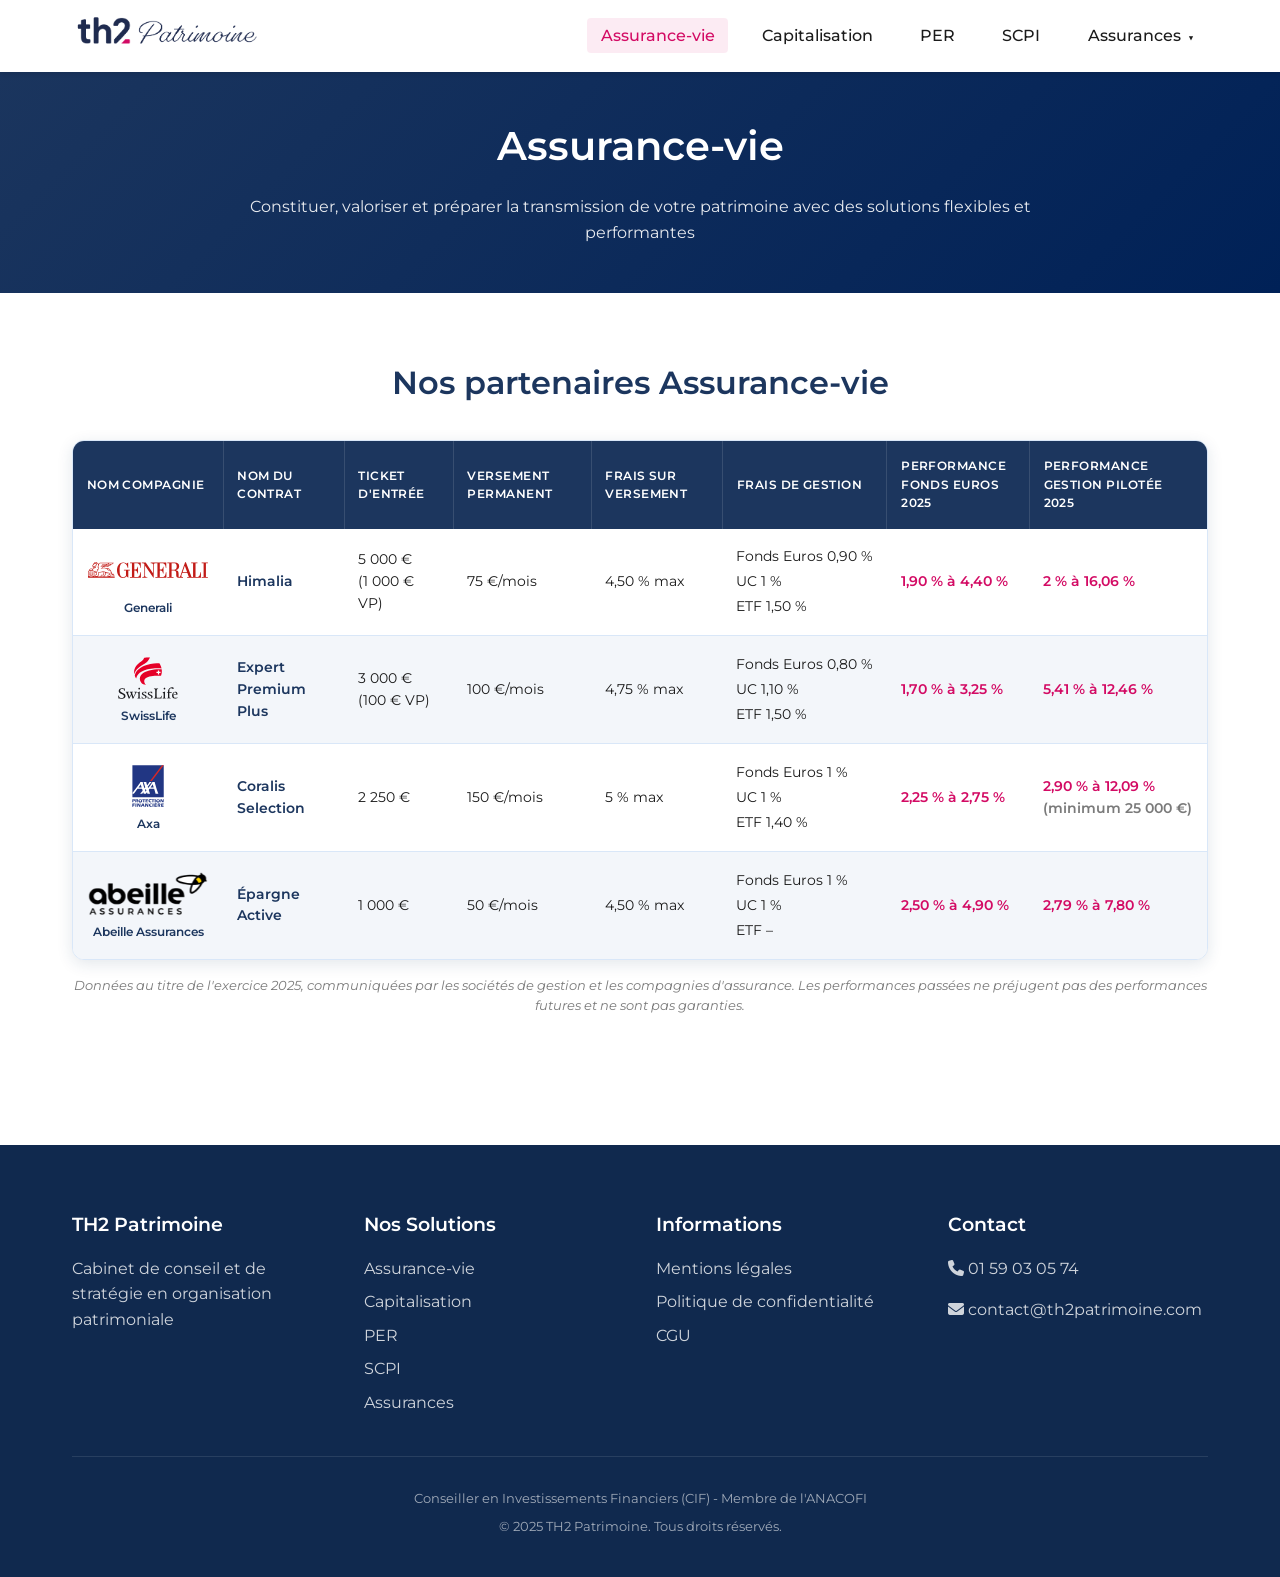
==== commit 9982cbc9: "Add "Assurances" tab and mention "Nos Solutions en Assurances" on homepage (6a798aed93cb3637aedd8f93" ====
--- a/pages/assurance-vie.html
+++ b/pages/assurance-vie.html
@@ -23,6 +23,14 @@
                     <li><a href="capitalisation.html">Capitalisation</a></li>
                     <li><a href="per.html">PER</a></li>
                     <li><a href="scpi.html">SCPI</a></li>
+                    <li class="dropdown">
+                        <a href="assurances.html">Assurances</a>
+                        <ul class="dropdown-menu">
+                            <li><a href="assurances-iard.html">IARD</a></li>
+                            <li><a href="assurances-prevoyances.html">Prévoyance TNS</a></li>
+                            <li><a href="assurances-entreprises.html">Contrats collectifs Entreprises</a></li>
+                        </ul>
+                    </li>
                 </ul>
                 <div class="mobile-menu-btn">
                     <i class="fas fa-bars"></i>
@@ -126,6 +134,7 @@
                         <li><a href="capitalisation.html">Capitalisation</a></li>
                         <li><a href="per.html">PER</a></li>
                         <li><a href="scpi.html">SCPI</a></li>
+                        <li><a href="assurances.html">Assurances</a></li>
                     </ul>
                 </div>
                 <div class="footer-section">
--- a/css/styles.css
+++ b/css/styles.css
@@ -70,7 +70,64 @@
     border-radius: 8px;
 }
 
-/* Hero */
+/* Dropdown Menu */
+.main-nav ul li.dropdown {
+    position: relative;
+}
+
+.main-nav ul li.dropdown > a::after {
+    content: " ▼";
+    font-size: 0.65rem;
+    margin-left: 0.3rem;
+}
+
+.main-nav ul li.dropdown .dropdown-menu {
+    display: none;
+    position: absolute;
+    top: 100%;
+    left: 0;
+    background: var(--white);
+    list-style: none;
+    padding: 0.5rem 0;
+    border-radius: 4px;
+    box-shadow: 0 4px 12px rgba(0, 0, 0, 0.15);
+    min-width: 180px;
+    margin-top: 0.25rem;
+    z-index: 1001;
+}
+
+.main-nav ul li.dropdown:hover .dropdown-menu {
+    display: block;
+}
+
+.main-nav ul li.dropdown .dropdown-menu li {
+    margin: 0;
+}
+
+.main-nav ul li.dropdown .dropdown-menu li a {
+    display: block;
+    padding: 0.75rem 1rem;
+    color: var(--text-primary);
+    font-weight: 500;
+    font-size: 0.95rem;
+    transition: all 0.2s ease;
+}
+
+.main-nav ul li.dropdown .dropdown-menu li a:hover,
+.main-nav ul li.dropdown .dropdown-menu li a.active {
+    background: rgba(211, 11, 100, 0.08);
+    color: var(--secondary-color);
+    padding-left: 1.25rem;
+}
+
+.main-nav ul li.dropdown .dropdown-menu li:first-child a {
+    border-radius: 4px 4px 0 0;
+}
+
+.main-nav ul li.dropdown .dropdown-menu li:last-child a {
+    border-radius: 0 0 4px 4px;
+}
+
 .hero {
     padding: calc(var(--header-height) + 4rem) 0 5rem;
     background: var(--gradient-primary);
@@ -107,7 +164,7 @@
     padding: 0.5rem 1rem;
     border-radius: 4px;
     font-size: 0.9rem;
-    margin-top: 0.5rem;
+    margin-top: auto;
     display: inline-block;
 }
 
@@ -134,6 +191,14 @@
 /* Solutions */
 .solutions { padding: 4rem 0; background: var(--light-gray); }
 .solutions-grid { display: grid; grid-template-columns: repeat(4, 1fr); gap: 2rem; }
+
+/* Assurances Section - 3 colonnes centrées */
+.assurances .solutions-grid,
+.assurances-page .solutions-grid {
+    grid-template-columns: repeat(3, 1fr);
+    max-width: 900px;
+    margin: 0 auto;
+}
 .solution-card {
     background: var(--white);
     padding: 2rem;
@@ -141,6 +206,8 @@
     box-shadow: 0 4px 8px rgba(0,0,0,0.1);
     text-align: center;
     transition: all 0.3s ease;
+    display: flex;
+    flex-direction: column;
 }
 .solution-card:hover { transform: translateY(-5px); box-shadow: 0 8px 16px rgba(0,0,0,0.15); }
 .card-icon {
@@ -919,6 +986,106 @@
     font-weight: 600;
     color: var(--secondary-color);
     white-space: nowrap;
+}
+
+/* Partners Grid - IARD Page */
+.partners-grid {
+    display: grid;
+    grid-template-columns: repeat(5, 1fr);
+    gap: 2rem;
+    margin-top: 2rem;
+}
+
+/* Partenaires Prévoyance - 4 colonnes */
+.assurances-page .partners-grid,
+main.product-content .partners-section .partners-grid {
+    grid-template-columns: repeat(4, 1fr);
+}
+
+/* IARD - 3 colonnes override */
+main.iard-page .partners-section .partners-grid {
+    grid-template-columns: repeat(3, 1fr) !important;
+    max-width: 900px !important;
+    margin-left: auto !important;
+    margin-right: auto !important;
+}
+
+/* Positionner Le Finistère entre April et Generali */
+main.iard-page .partners-section .partner-card:nth-child(4) {
+    grid-column: 1 / 2 !important;
+    transform: translateX(50%) !important;
+}
+
+/* Positionner SwissLife entre Generali et Apivia */
+main.iard-page .partners-section .partner-card:nth-child(5) {
+    grid-column: 3 / 4 !important;
+    transform: translateX(-50%) !important;
+}
+
+/* Contrats collectifs Entreprises - 3 colonnes centrées */
+main.entreprises-page .partners-section .partners-grid {
+    grid-template-columns: repeat(3, 1fr) !important;
+    max-width: 900px !important;
+    margin-left: auto !important;
+    margin-right: auto !important;
+}
+
+.partner-card {
+    background: var(--white);
+    padding: 2rem;
+    border-radius: 12px;
+    box-shadow: 0 4px 8px rgba(0,0,0,0.1);
+    text-align: center;
+    transition: all 0.3s ease;
+    display: flex;
+    flex-direction: column;
+    align-items: center;
+    justify-content: center;
+    min-height: 200px;
+}
+
+.partner-card:hover {
+    transform: translateY(-5px);
+    box-shadow: 0 8px 16px rgba(0,0,0,0.15);
+}
+
+.partner-logo {
+    height: 100px;
+    display: flex;
+    align-items: center;
+    justify-content: center;
+    width: 100%;
+}
+
+.partner-logo img {
+    max-width: 100%;
+    max-height: 80px;
+    object-fit: contain;
+}
+
+.logo-placeholder {
+    background: var(--gradient-secondary);
+    color: var(--white);
+    width: 100%;
+    height: 80px;
+    display: flex;
+    align-items: center;
+    justify-content: center;
+    border-radius: 8px;
+    font-weight: 600;
+    font-size: 0.85rem;
+    text-align: center;
+    padding: 0.5rem;
+}
+
+.partner-card h3 {
+    margin-bottom: 0.5rem;
+    font-size: 1.25rem;
+}
+
+.partner-card p {
+    margin-top: auto;
+    font-size: 0.9rem;
 }
 .partners-table .muted { color: var(--text-secondary); }
 .partners-table .nowrap { white-space: nowrap; }
